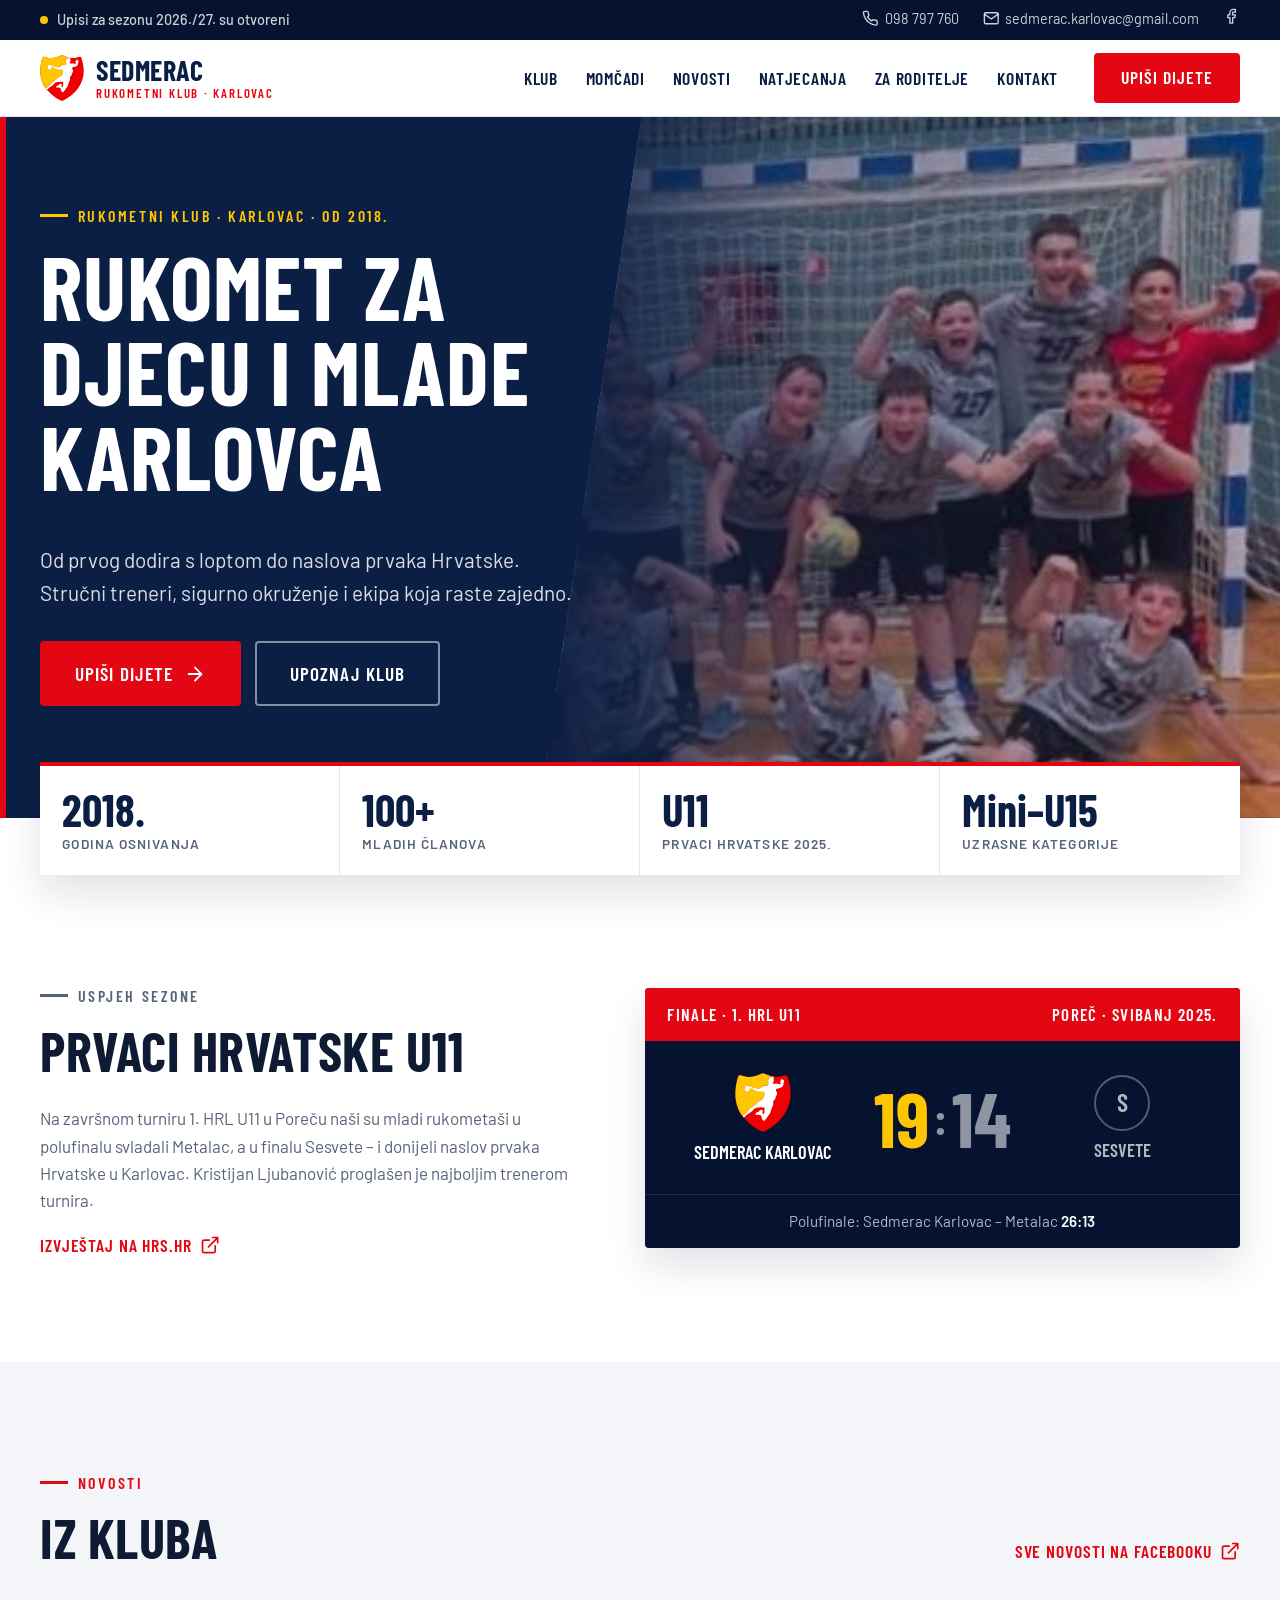
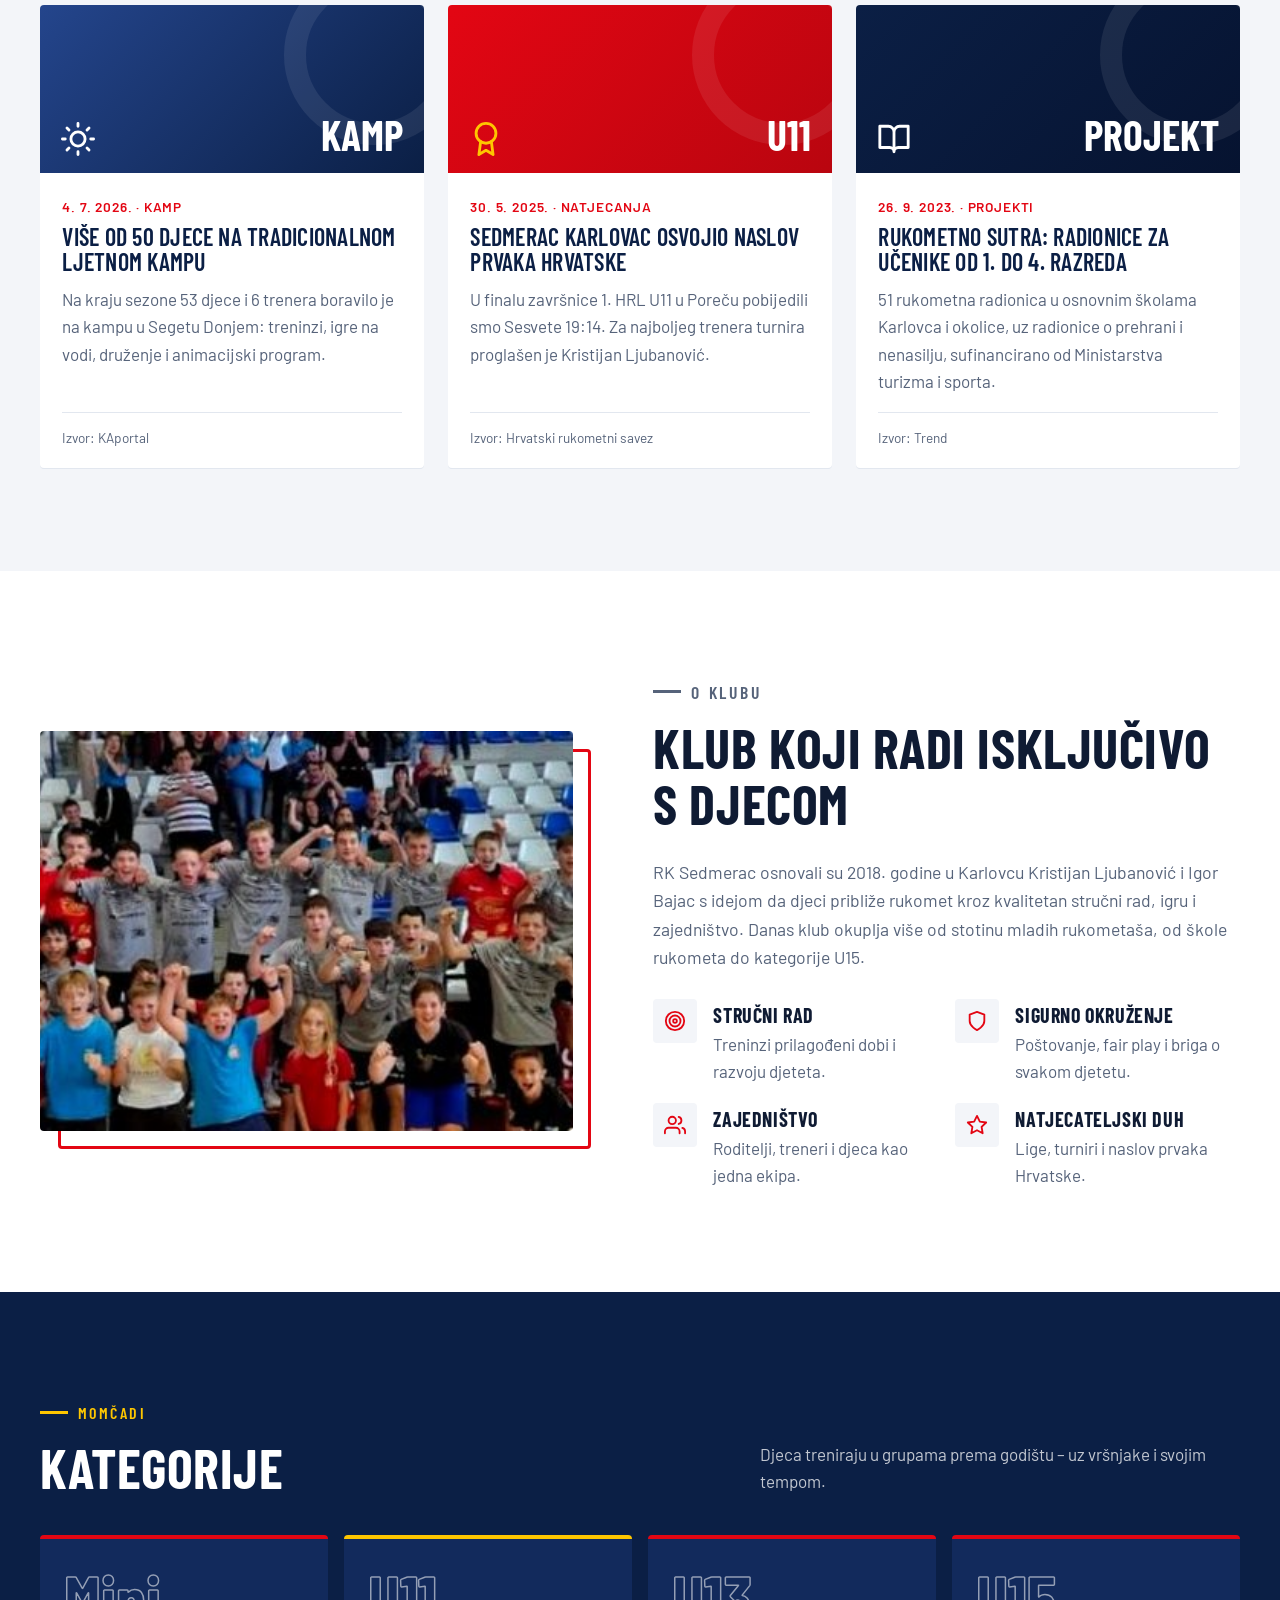
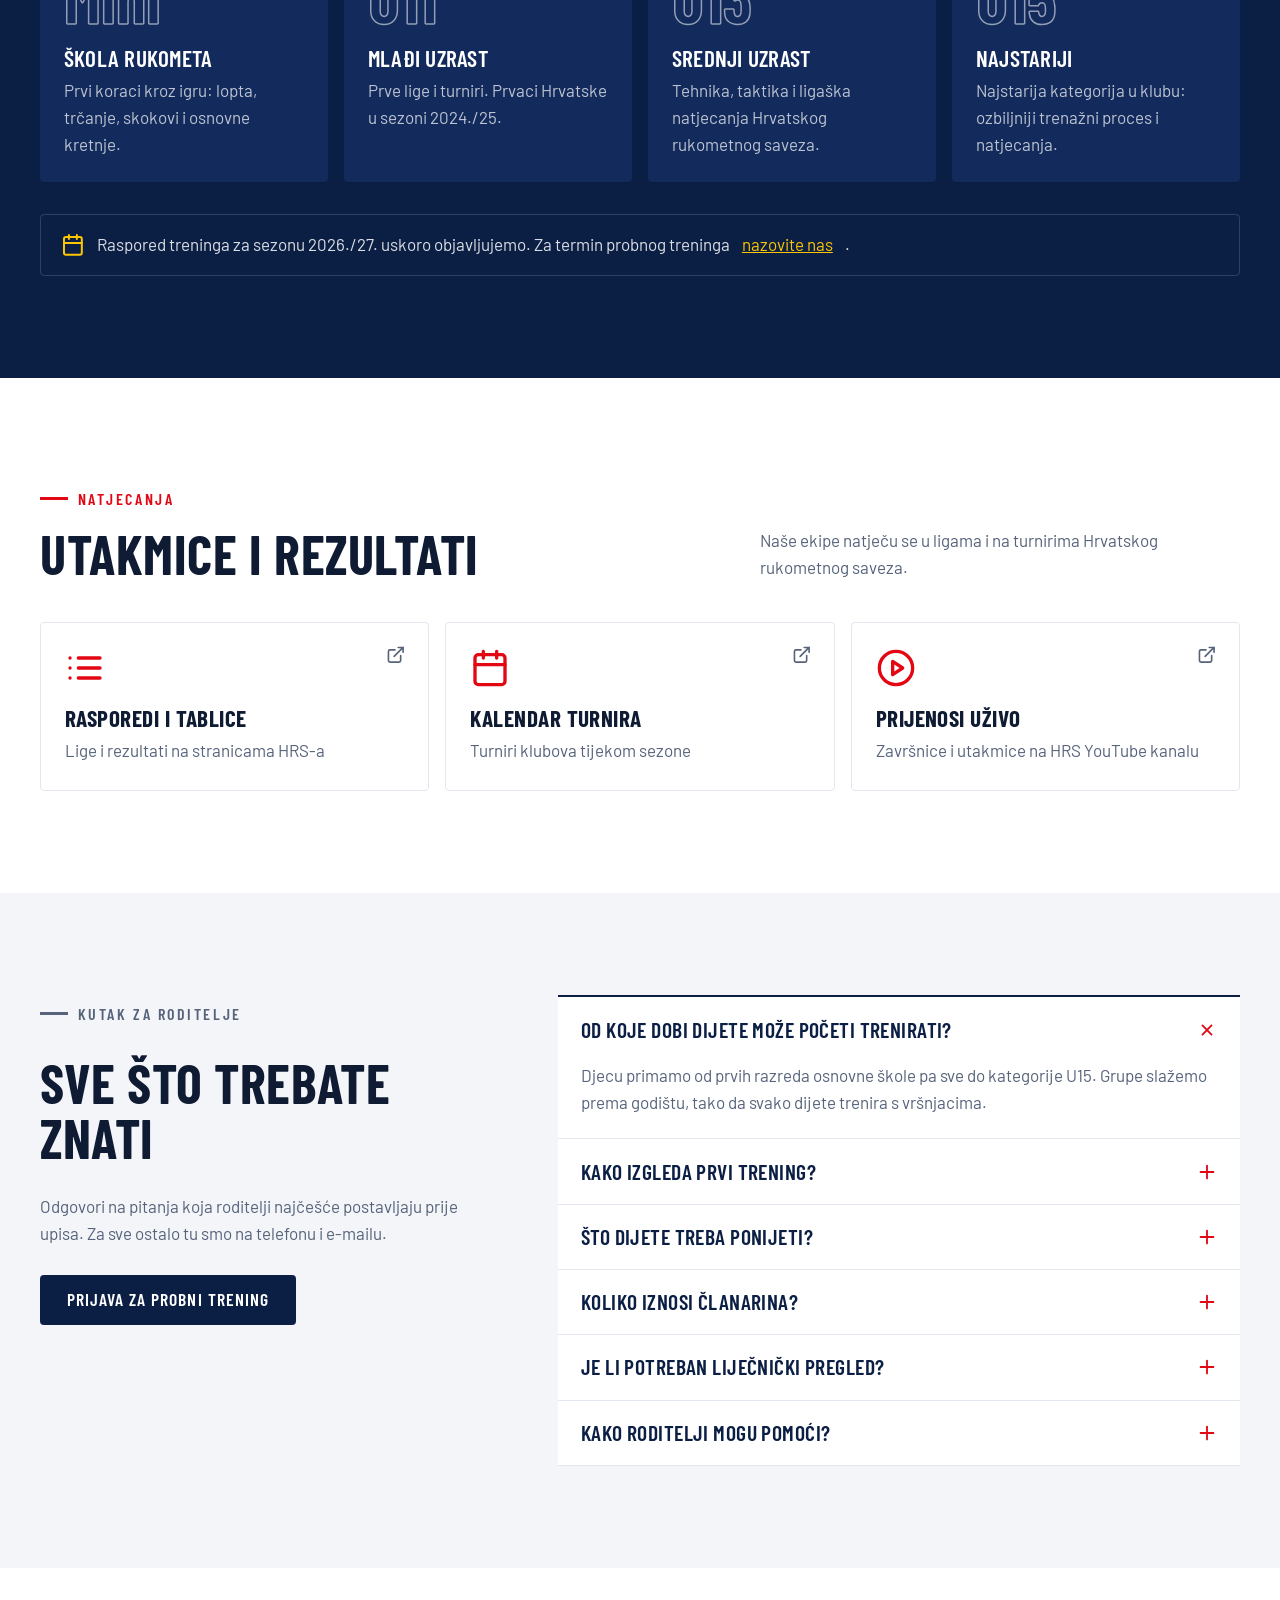
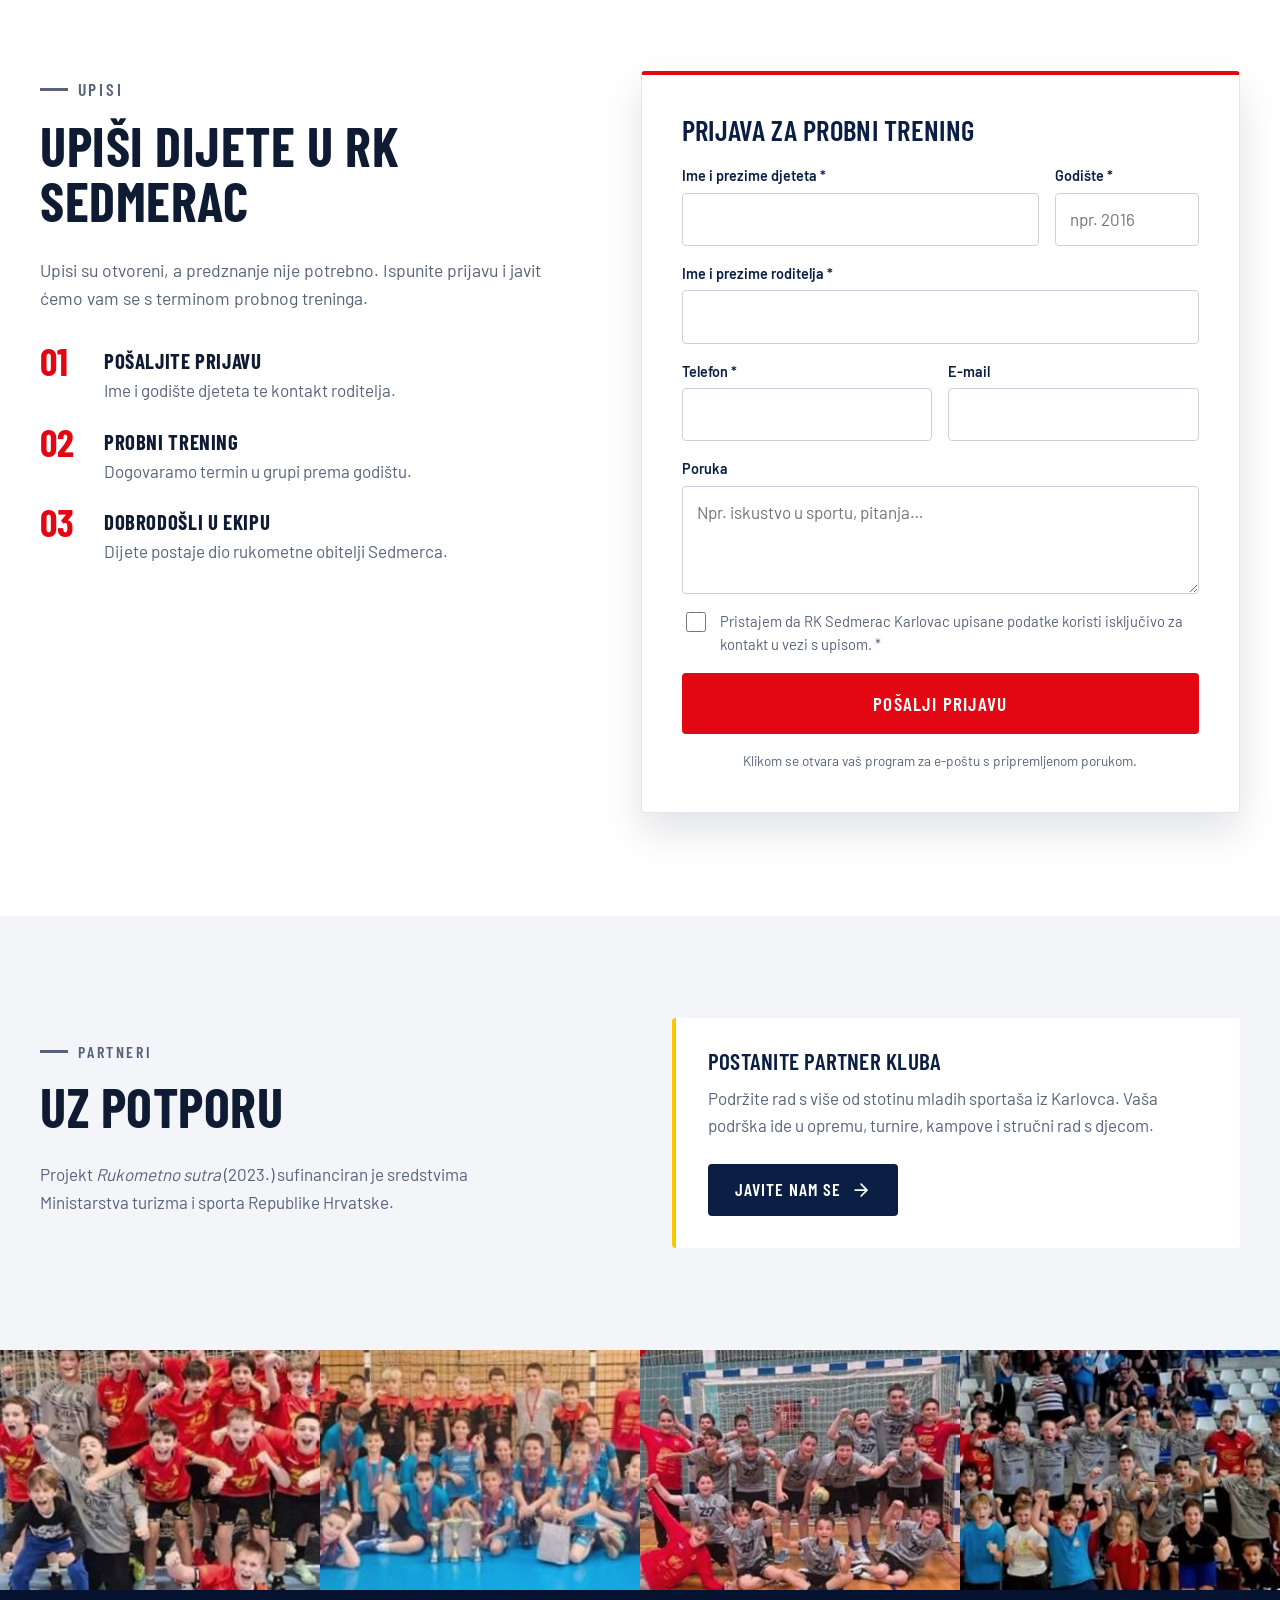
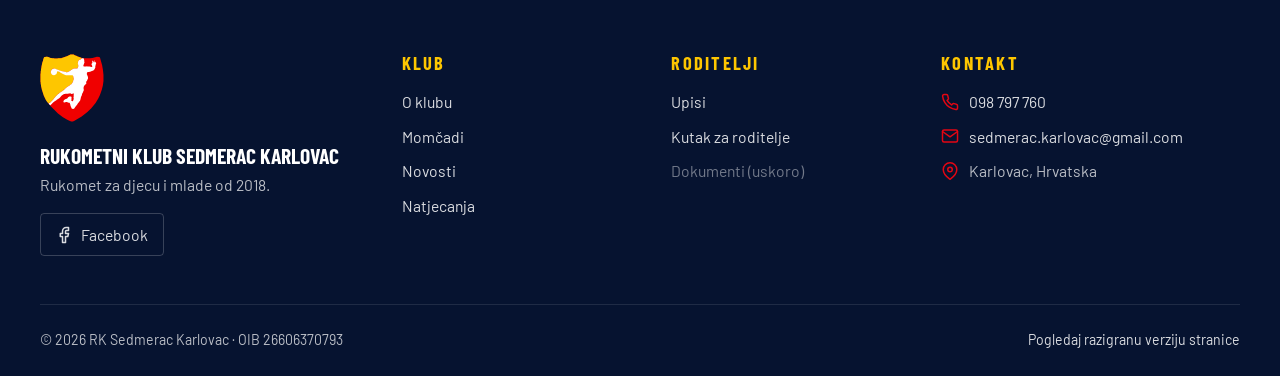
==== pro/index.html @ 122082cc "Profesionalna verzija stranice i istraživanje klupskih stranica - pro/: druga verzija dizajna (novos" ====
<!doctype html>
<html lang="hr">
<head>
  <meta charset="utf-8">
  <meta name="viewport" content="width=device-width, initial-scale=1">
  <title>RK Sedmerac Karlovac – rukometni klub za djecu i mlade</title>
  <meta name="description" content="Rukometni klub Sedmerac Karlovac: škola rukometa i natjecateljske ekipe do U15. Prvaci Hrvatske U11 2025. Upisi su otvoreni.">
  <meta name="theme-color" content="#0b1f45">
  <!-- TODO: privremeni pregled – maknuti noindex kad stranica ide uživo -->
  <meta name="robots" content="noindex, nofollow">
  <meta property="og:type" content="website">
  <meta property="og:locale" content="hr_HR">
  <meta property="og:title" content="RK Sedmerac Karlovac">
  <meta property="og:description" content="Rukometni klub za djecu i mlade iz Karlovca. Prvaci Hrvatske U11 2025.">
  <link rel="icon" href="../assets/img/grb.svg" type="image/svg+xml">
  <link rel="apple-touch-icon" href="../assets/img/apple-touch-icon.png">
  <link rel="preload" href="../assets/fonts/barlow-condensed-700-latin.woff2" as="font" type="font/woff2" crossorigin>
  <link rel="preload" href="../assets/fonts/barlow-400-latin.woff2" as="font" type="font/woff2" crossorigin>
  <link rel="stylesheet" href="css/pro.css">
  <script src="js/pro.js" defer></script>
</head>
<body>
  <svg class="sprite" aria-hidden="true">
    <symbol id="i-phone" viewBox="0 0 24 24"><path d="M22 16.92v3a2 2 0 0 1-2.18 2 19.79 19.79 0 0 1-8.63-3.07 19.5 19.5 0 0 1-6-6 19.79 19.79 0 0 1-3.07-8.67A2 2 0 0 1 4.11 2h3a2 2 0 0 1 2 1.72c.13.96.36 1.9.7 2.81a2 2 0 0 1-.45 2.11L8.09 9.91a16 16 0 0 0 6 6l1.27-1.27a2 2 0 0 1 2.11-.45c.91.34 1.85.57 2.81.7A2 2 0 0 1 22 16.92z"/></symbol>
    <symbol id="i-mail" viewBox="0 0 24 24"><path d="M4 4h16c1.1 0 2 .9 2 2v12c0 1.1-.9 2-2 2H4c-1.1 0-2-.9-2-2V6c0-1.1.9-2 2-2z"/><path d="m22 6-10 7L2 6"/></symbol>
    <symbol id="i-facebook" viewBox="0 0 24 24"><path d="M18 2h-3a5 5 0 0 0-5 5v3H7v4h3v8h4v-8h3l1-4h-4V7a1 1 0 0 1 1-1h3z"/></symbol>
    <symbol id="i-pin" viewBox="0 0 24 24"><path d="M21 10c0 7-9 13-9 13s-9-6-9-13a9 9 0 0 1 18 0z"/><circle cx="12" cy="10" r="3"/></symbol>
    <symbol id="i-award" viewBox="0 0 24 24"><circle cx="12" cy="8" r="7"/><path d="M8.21 13.89 7 23l5-3 5 3-1.21-9.12"/></symbol>
    <symbol id="i-users" viewBox="0 0 24 24"><path d="M17 21v-2a4 4 0 0 0-4-4H5a4 4 0 0 0-4 4v2"/><circle cx="9" cy="7" r="4"/><path d="M23 21v-2a4 4 0 0 0-3-3.87M16 3.13a4 4 0 0 1 0 7.75"/></symbol>
    <symbol id="i-shield" viewBox="0 0 24 24"><path d="M12 22s8-4 8-10V5l-8-3-8 3v7c0 6 8 10 8 10z"/></symbol>
    <symbol id="i-heart" viewBox="0 0 24 24"><path d="M20.84 4.61a5.5 5.5 0 0 0-7.78 0L12 5.67l-1.06-1.06a5.5 5.5 0 0 0-7.78 7.78l1.06 1.06L12 21.23l7.78-7.78 1.06-1.06a5.5 5.5 0 0 0 0-7.78z"/></symbol>
    <symbol id="i-target" viewBox="0 0 24 24"><circle cx="12" cy="12" r="10"/><circle cx="12" cy="12" r="6"/><circle cx="12" cy="12" r="2"/></symbol>
    <symbol id="i-calendar" viewBox="0 0 24 24"><rect x="3" y="4" width="18" height="18" rx="2"/><path d="M16 2v4M8 2v4M3 10h18"/></symbol>
    <symbol id="i-play" viewBox="0 0 24 24"><circle cx="12" cy="12" r="10"/><path d="m10 8 6 4-6 4V8z"/></symbol>
    <symbol id="i-list" viewBox="0 0 24 24"><path d="M8 6h13M8 12h13M8 18h13M3 6h.01M3 12h.01M3 18h.01"/></symbol>
    <symbol id="i-sun" viewBox="0 0 24 24"><circle cx="12" cy="12" r="5"/><path d="M12 1v2M12 21v2M4.22 4.22l1.42 1.42M18.36 18.36l1.42 1.42M1 12h2M21 12h2M4.22 19.78l1.42-1.42M18.36 5.64l1.42-1.42"/></symbol>
    <symbol id="i-book" viewBox="0 0 24 24"><path d="M2 3h6a4 4 0 0 1 4 4v14a3 3 0 0 0-3-3H2zM22 3h-6a4 4 0 0 0-4 4v14a3 3 0 0 1 3-3h7z"/></symbol>
    <symbol id="i-star" viewBox="0 0 24 24"><path d="m12 2 3.09 6.26L22 9.27l-5 4.87 1.18 6.88L12 17.77l-6.18 3.25L7 14.14 2 9.27l6.91-1.01L12 2z"/></symbol>
    <symbol id="i-arrow" viewBox="0 0 24 24"><path d="M5 12h14M12 5l7 7-7 7"/></symbol>
    <symbol id="i-external" viewBox="0 0 24 24"><path d="M18 13v6a2 2 0 0 1-2 2H5a2 2 0 0 1-2-2V8a2 2 0 0 1 2-2h6M15 3h6v6M10 14 21 3"/></symbol>
    <symbol id="i-plus" viewBox="0 0 24 24"><path d="M12 5v14M5 12h14"/></symbol>
    <symbol id="i-check" viewBox="0 0 24 24"><path d="M20 6 9 17l-5-5"/></symbol>
  </svg>

  <a class="skip-link" href="#sadrzaj">Preskoči na sadržaj</a>

  <div class="topbar">
    <div class="container topbar-inner">
      <p class="topbar-note"><span class="pulse" aria-hidden="true"></span> Upisi za sezonu 2026./27. su otvoreni</p>
      <ul class="topbar-links">
        <li><a href="tel:+38598797760"><svg class="icon"><use href="#i-phone"/></svg> 098 797 760</a></li>
        <li><a href="mailto:sedmerac.karlovac@gmail.com"><svg class="icon"><use href="#i-mail"/></svg> sedmerac.karlovac@gmail.com</a></li>
        <li><a href="https://www.facebook.com/rksedmerackarlovac/" target="_blank" rel="noopener" aria-label="Facebook"><svg class="icon"><use href="#i-facebook"/></svg></a></li>
      </ul>
    </div>
  </div>

  <header class="masthead" data-header>
    <div class="container masthead-inner">
      <a class="brand" href="#top" aria-label="RK Sedmerac Karlovac – početna">
        <img src="../assets/img/grb.svg" alt="" width="44" height="46">
        <span class="brand-text"><strong>Sedmerac</strong><small>Rukometni klub · Karlovac</small></span>
      </a>
      <button class="nav-toggle" type="button" aria-expanded="false" aria-controls="nav" data-nav-toggle>
        <span class="nav-toggle-bars" aria-hidden="true"></span>
        <span class="visually-hidden">Izbornik</span>
      </button>
      <nav id="nav" class="nav" aria-label="Glavna navigacija">
        <ul>
          <li><a href="#klub">Klub</a></li>
          <li><a href="#momcadi">Momčadi</a></li>
          <li><a href="#novosti">Novosti</a></li>
          <li><a href="#natjecanja">Natjecanja</a></li>
          <li><a href="#roditelji">Za roditelje</a></li>
          <li><a href="#kontakt">Kontakt</a></li>
        </ul>
        <a class="btn btn-red" href="#upisi">Upiši dijete</a>
      </nav>
    </div>
  </header>

  <main id="sadrzaj">
    <section class="hero" id="top">
      <div class="hero-media">
        <img src="../assets/img/slavlje-gol.jpg" alt="Mladi rukometaši RK Sedmerac slave ispred gola" width="466" height="290">
      </div>
      <div class="container hero-inner">
        <p class="kicker">Rukometni klub · Karlovac · od 2018.</p>
        <h1>Rukomet za djecu i mlade Karlovca</h1>
        <p class="hero-lead">Od prvog dodira s loptom do naslova prvaka Hrvatske. Stručni treneri, sigurno okruženje i ekipa koja raste zajedno.</p>
        <div class="hero-actions">
          <a class="btn btn-red btn-lg" href="#upisi">Upiši dijete <svg class="icon"><use href="#i-arrow"/></svg></a>
          <a class="btn btn-ghost btn-lg" href="#klub">Upoznaj klub</a>
        </div>
      </div>
    </section>

    <div class="container">
      <dl class="facts">
        <div><dt>Godina osnivanja</dt><dd>2018.</dd></div>
        <div><dt>Mladih članova</dt><dd>100+</dd></div>
        <div><dt>Prvaci Hrvatske 2025.</dt><dd>U11</dd></div>
        <div><dt>Uzrasne kategorije</dt><dd>Mini–U15</dd></div>
      </dl>
    </div>

    <section class="section" aria-labelledby="uspjeh-naslov">
      <div class="container result">
        <div class="result-copy">
          <p class="kicker kicker-red">Uspjeh sezone</p>
          <h2 id="uspjeh-naslov">Prvaci Hrvatske U11</h2>
          <p>Na završnom turniru 1. HRL U11 u Poreču naši su mladi rukometaši u polufinalu svladali Metalac, a u finalu Sesvete – i donijeli naslov prvaka Hrvatske u Karlovac. Kristijan Ljubanović proglašen je najboljim trenerom turnira.</p>
          <a class="link-arrow" href="https://hrs.hr/2025/05/30/zavrsnica-1-hrl-u11-m-sedmerac-karlovac-osvojio-naslov-prvaka-hrvatske/" target="_blank" rel="noopener">Izvještaj na hrs.hr <svg class="icon"><use href="#i-external"/></svg></a>
        </div>
        <div class="scoreboard" role="group" aria-label="Finale 1. HRL U11: Sedmerac Karlovac – Sesvete 19:14">
          <p class="scoreboard-meta"><span>Finale · 1. HRL U11</span><span>Poreč · svibanj 2025.</span></p>
          <div class="scoreboard-main">
            <div class="team team-home">
              <img src="../assets/img/grb.svg" alt="" width="56" height="58">
              <span>Sedmerac Karlovac</span>
            </div>
            <p class="score"><span class="win">19</span><span class="sep">:</span><span>14</span></p>
            <div class="team">
              <span class="team-badge" aria-hidden="true">S</span>
              <span>Sesvete</span>
            </div>
          </div>
          <p class="scoreboard-foot">Polufinale: Sedmerac Karlovac – Metalac <strong>26:13</strong></p>
        </div>
      </div>
    </section>

    <section class="section section-soft" id="novosti" aria-labelledby="novosti-naslov">
      <div class="container">
        <div class="section-head">
          <div>
            <p class="kicker kicker-red">Novosti</p>
            <h2 id="novosti-naslov">Iz kluba</h2>
          </div>
          <a class="link-arrow" href="https://www.facebook.com/rksedmerackarlovac/" target="_blank" rel="noopener">Sve novosti na Facebooku <svg class="icon"><use href="#i-external"/></svg></a>
        </div>
        <!-- TODO: zamijeniti vanjskim poveznicama na vlastite objave kad se uvede CMS -->
        <ul class="news">
          <li>
            <article class="news-card">
              <div class="news-thumb thumb-camp" aria-hidden="true"><svg class="icon"><use href="#i-sun"/></svg><span>Kamp</span></div>
              <div class="news-body">
                <p class="news-meta"><time datetime="2026-07-04">4. 7. 2026.</time> · Kamp</p>
                <h3><a href="https://kaportal.net.hr/kas/1397612/vise-od-pedeset-djece-iz-rk-sedmerac-s-trenerima-boravilo-u-tradicionalnom-kampu-sportovi-igre-na-vodi-druzenje-i-animacijski-program/" target="_blank" rel="noopener">Više od 50 djece na tradicionalnom ljetnom kampu</a></h3>
                <p>Na kraju sezone 53 djece i 6 trenera boravilo je na kampu u Segetu Donjem: treninzi, igre na vodi, druženje i animacijski program.</p>
                <p class="news-source">Izvor: KAportal</p>
              </div>
            </article>
          </li>
          <li>
            <article class="news-card">
              <div class="news-thumb thumb-title" aria-hidden="true"><svg class="icon"><use href="#i-award"/></svg><span>U11</span></div>
              <div class="news-body">
                <p class="news-meta"><time datetime="2025-05-30">30. 5. 2025.</time> · Natjecanja</p>
                <h3><a href="https://hrs.hr/2025/05/30/zavrsnica-1-hrl-u11-m-sedmerac-karlovac-osvojio-naslov-prvaka-hrvatske/" target="_blank" rel="noopener">Sedmerac Karlovac osvojio naslov prvaka Hrvatske</a></h3>
                <p>U finalu završnice 1. HRL U11 u Poreču pobijedili smo Sesvete 19:14. Za najboljeg trenera turnira proglašen je Kristijan Ljubanović.</p>
                <p class="news-source">Izvor: Hrvatski rukometni savez</p>
              </div>
            </article>
          </li>
          <li>
            <article class="news-card">
              <div class="news-thumb thumb-project" aria-hidden="true"><svg class="icon"><use href="#i-book"/></svg><span>Projekt</span></div>
              <div class="news-body">
                <p class="news-meta"><time datetime="2023-09-26">26. 9. 2023.</time> · Projekti</p>
                <h3><a href="https://trend.com.hr/2023/09/26/rk-sedmerac-karlovac-provodi-znacajan-projekt-rukometno-sutra-za-djecu-od-1-do-4-razreda-osnovne-skole/" target="_blank" rel="noopener">Rukometno sutra: radionice za učenike od 1. do 4. razreda</a></h3>
                <p>51 rukometna radionica u osnovnim školama Karlovca i okolice, uz radionice o prehrani i nenasilju, sufinancirano od Ministarstva turizma i sporta.</p>
                <p class="news-source">Izvor: Trend</p>
              </div>
            </article>
          </li>
        </ul>
      </div>
    </section>

    <section class="section" id="klub" aria-labelledby="klub-naslov">
      <div class="container about">
        <figure class="about-media">
          <img src="../assets/img/ekipa-tribina.jpg" alt="Igrači RK Sedmerac slave s navijačima na tribini" width="458" height="262" loading="lazy">
        </figure>
        <div class="about-copy">
          <p class="kicker kicker-red">O klubu</p>
          <h2 id="klub-naslov">Klub koji radi isključivo s djecom</h2>
          <p>RK Sedmerac osnovali su 2018. godine u Karlovcu Kristijan Ljubanović i Igor Bajac s idejom da djeci približe rukomet kroz kvalitetan stručni rad, igru i zajedništvo. Danas klub okuplja više od stotinu mladih rukometaša, od škole rukometa do kategorije U15.</p>
          <ul class="values">
            <li><svg class="icon"><use href="#i-target"/></svg><div><strong>Stručni rad</strong><span>Treninzi prilagođeni dobi i razvoju djeteta.</span></div></li>
            <li><svg class="icon"><use href="#i-shield"/></svg><div><strong>Sigurno okruženje</strong><span>Poštovanje, fair play i briga o svakom djetetu.</span></div></li>
            <li><svg class="icon"><use href="#i-users"/></svg><div><strong>Zajedništvo</strong><span>Roditelji, treneri i djeca kao jedna ekipa.</span></div></li>
            <li><svg class="icon"><use href="#i-star"/></svg><div><strong>Natjecateljski duh</strong><span>Lige, turniri i naslov prvaka Hrvatske.</span></div></li>
          </ul>
        </div>
      </div>
    </section>

    <section class="section section-navy" id="momcadi" aria-labelledby="momcadi-naslov">
      <div class="container">
        <div class="section-head">
          <div>
            <p class="kicker">Momčadi</p>
            <h2 id="momcadi-naslov">Kategorije</h2>
          </div>
          <p class="section-sub">Djeca treniraju u grupama prema godištu – uz vršnjake i svojim tempom.</p>
        </div>
        <!-- TODO: godišta, termini, dvorane i treneri po kategoriji za sezonu 2026./27. -->
        <ul class="teams">
          <li class="team-card">
            <span class="team-code">Mini</span>
            <h3>Škola rukometa</h3>
            <p>Prvi koraci kroz igru: lopta, trčanje, skokovi i osnovne kretnje.</p>
          </li>
          <li class="team-card">
            <span class="team-code">U11</span>
            <h3>Mlađi uzrast</h3>
            <p>Prve lige i turniri. Prvaci Hrvatske u sezoni 2024./25.</p>
          </li>
          <li class="team-card">
            <span class="team-code">U13</span>
            <h3>Srednji uzrast</h3>
            <p>Tehnika, taktika i ligaška natjecanja Hrvatskog rukometnog saveza.</p>
          </li>
          <li class="team-card">
            <span class="team-code">U15</span>
            <h3>Najstariji</h3>
            <p>Najstarija kategorija u klubu: ozbiljniji trenažni proces i natjecanja.</p>
          </li>
        </ul>
        <p class="schedule-note"><svg class="icon"><use href="#i-calendar"/></svg> Raspored treninga za sezonu 2026./27. uskoro objavljujemo. Za termin probnog treninga <a href="tel:+38598797760">nazovite nas</a>.</p>
      </div>
    </section>

    <section class="section" id="natjecanja" aria-labelledby="natjecanja-naslov">
      <div class="container">
        <div class="section-head">
          <div>
            <p class="kicker kicker-red">Natjecanja</p>
            <h2 id="natjecanja-naslov">Utakmice i rezultati</h2>
          </div>
          <p class="section-sub">Naše ekipe natječu se u ligama i na turnirima Hrvatskog rukometnog saveza.</p>
        </div>
        <!-- TODO: kad budu poznate, povezati izravno na stranice liga u kojima nastupaju ekipe Sedmerca -->
        <ul class="tiles">
          <li>
            <a class="tile" href="https://hrs.hr/natjecanja/" target="_blank" rel="noopener">
              <svg class="icon"><use href="#i-list"/></svg>
              <strong>Rasporedi i tablice</strong>
              <span>Lige i rezultati na stranicama HRS-a</span>
              <svg class="icon tile-ext"><use href="#i-external"/></svg>
            </a>
          </li>
          <li>
            <a class="tile" href="https://hrs.hr/dokumenti-lige/kalendar-turnira/" target="_blank" rel="noopener">
              <svg class="icon"><use href="#i-calendar"/></svg>
              <strong>Kalendar turnira</strong>
              <span>Turniri klubova tijekom sezone</span>
              <svg class="icon tile-ext"><use href="#i-external"/></svg>
            </a>
          </li>
          <li>
            <a class="tile" href="https://www.youtube.com/@HRSmediacentar/streams" target="_blank" rel="noopener">
              <svg class="icon"><use href="#i-play"/></svg>
              <strong>Prijenosi uživo</strong>
              <span>Završnice i utakmice na HRS YouTube kanalu</span>
              <svg class="icon tile-ext"><use href="#i-external"/></svg>
            </a>
          </li>
        </ul>
      </div>
    </section>

    <section class="section section-soft" id="roditelji" aria-labelledby="roditelji-naslov">
      <div class="container parents">
        <div class="parents-intro">
          <p class="kicker kicker-red">Kutak za roditelje</p>
          <h2 id="roditelji-naslov">Sve što trebate znati</h2>
          <p>Odgovori na pitanja koja roditelji najčešće postavljaju prije upisa. Za sve ostalo tu smo na telefonu i e-mailu.</p>
          <a class="btn btn-navy" href="#upisi">Prijava za probni trening</a>
        </div>
        <div class="faq">
          <details name="faq" open>
            <summary>Od koje dobi dijete može početi trenirati?<svg class="icon"><use href="#i-plus"/></svg></summary>
            <p>Djecu primamo od prvih razreda osnovne škole pa sve do kategorije U15. Grupe slažemo prema godištu, tako da svako dijete trenira s vršnjacima.</p>
          </details>
          <details name="faq">
            <summary>Kako izgleda prvi trening?<svg class="icon"><use href="#i-plus"/></svg></summary>
            <p>Dijete dolazi na probni trening u grupu svoje dobi, upoznaje trenera i suigrače te isproba rukomet – bez obveze upisa.</p>
          </details>
          <details name="faq">
            <summary>Što dijete treba ponijeti?<svg class="icon"><use href="#i-plus"/></svg></summary>
            <ul class="checks">
              <li><svg class="icon"><use href="#i-check"/></svg> Sportsku odjeću – majicu i kratke hlače</li>
              <li><svg class="icon"><use href="#i-check"/></svg> Čiste tenisice za dvoranu</li>
              <li><svg class="icon"><use href="#i-check"/></svg> Bočicu vode</li>
            </ul>
          </details>
          <details name="faq">
            <summary>Koliko iznosi članarina?<svg class="icon"><use href="#i-plus"/></svg></summary>
            <!-- TODO: upisati mjesečni iznos, popuste za braću/sestre i način plaćanja -->
            <p>Informacije o mjesečnoj članarini i načinu plaćanja dobit ćete pri upisu ili telefonom na 098 797 760.</p>
          </details>
          <details name="faq">
            <summary>Je li potreban liječnički pregled?<svg class="icon"><use href="#i-plus"/></svg></summary>
            <p>Za nastup na natjecanjima djeca trebaju važeći sportsko-liječnički pregled. Klub će vas uputiti kada i gdje ga obaviti.</p>
          </details>
          <details name="faq">
            <summary>Kako roditelji mogu pomoći?<svg class="icon"><use href="#i-plus"/></svg></summary>
            <ul class="checks">
              <li><svg class="icon"><use href="#i-check"/></svg> Navijajte pozitivno, a treniranje prepustite trenerima.</li>
              <li><svg class="icon"><use href="#i-check"/></svg> Poštujte suce, protivnike i njihove roditelje.</li>
              <li><svg class="icon"><use href="#i-check"/></svg> Hvalite trud, a ne samo rezultat.</li>
              <li><svg class="icon"><use href="#i-check"/></svg> Izostanak s treninga javite treneru na vrijeme.</li>
            </ul>
          </details>
        </div>
      </div>
    </section>

    <section class="section" id="upisi" aria-labelledby="upisi-naslov">
      <div class="container enroll">
        <div class="enroll-copy">
          <p class="kicker kicker-red">Upisi</p>
          <h2 id="upisi-naslov">Upiši dijete u RK Sedmerac</h2>
          <p>Upisi su otvoreni, a predznanje nije potrebno. Ispunite prijavu i javit ćemo vam se s terminom probnog treninga.</p>
          <ol class="steps">
            <li><strong>Pošaljite prijavu</strong><span>Ime i godište djeteta te kontakt roditelja.</span></li>
            <li><strong>Probni trening</strong><span>Dogovaramo termin u grupi prema godištu.</span></li>
            <li><strong>Dobrodošli u ekipu</strong><span>Dijete postaje dio rukometne obitelji Sedmerca.</span></li>
          </ol>
        </div>
        <!-- TODO: kad klub odabere platformu (Formspree, Relago, Sportimus…), slati prijavu izravno umjesto e-mailom -->
        <form class="enroll-form" action="mailto:sedmerac.karlovac@gmail.com?subject=Prijava%20za%20probni%20trening" method="post" enctype="text/plain" data-enroll-form>
          <h3>Prijava za probni trening</h3>
          <div class="field-row">
            <label class="field">
              <span>Ime i prezime djeteta *</span>
              <input name="dijete" type="text" autocomplete="off" required>
            </label>
            <label class="field field-short">
              <span>Godište *</span>
              <input name="godiste" type="number" inputmode="numeric" min="2008" max="2022" placeholder="npr. 2016" required>
            </label>
          </div>
          <label class="field">
            <span>Ime i prezime roditelja *</span>
            <input name="roditelj" type="text" autocomplete="name" required>
          </label>
          <div class="field-row">
            <label class="field">
              <span>Telefon *</span>
              <input name="telefon" type="tel" autocomplete="tel" required>
            </label>
            <label class="field">
              <span>E-mail</span>
              <input name="email" type="email" autocomplete="email">
            </label>
          </div>
          <label class="field">
            <span>Poruka</span>
            <textarea name="poruka" rows="3" placeholder="Npr. iskustvo u sportu, pitanja…"></textarea>
          </label>
          <label class="consent">
            <input type="checkbox" name="privola" required>
            <span>Pristajem da RK Sedmerac Karlovac upisane podatke koristi isključivo za kontakt u vezi s upisom. *</span>
          </label>
          <button class="btn btn-red btn-lg btn-block" type="submit">Pošalji prijavu</button>
          <p class="form-hint">Klikom se otvara vaš program za e-poštu s pripremljenom porukom.</p>
        </form>
      </div>
    </section>

    <section class="section section-soft" aria-labelledby="partneri-naslov">
      <div class="container partners">
        <div>
          <p class="kicker kicker-red">Partneri</p>
          <h2 id="partneri-naslov">Uz potporu</h2>
          <p>Projekt <em>Rukometno sutra</em> (2023.) sufinanciran je sredstvima Ministarstva turizma i sporta Republike Hrvatske.</p>
        </div>
        <div class="partner-pitch">
          <h3>Postanite partner kluba</h3>
          <p>Podržite rad s više od stotinu mladih sportaša iz Karlovca. Vaša podrška ide u opremu, turnire, kampove i stručni rad s djecom.</p>
          <a class="btn btn-navy" href="mailto:sedmerac.karlovac@gmail.com?subject=Partnerstvo%20s%20RK%20Sedmerac">Javite nam se <svg class="icon"><use href="#i-arrow"/></svg></a>
        </div>
      </div>
    </section>

    <section class="gallery-strip" aria-label="Fotografije iz kluba">
      <img src="../assets/img/prvaci.jpg" alt="Igrači RK Sedmerac u crvenim dresovima slave u dvorani" width="442" height="253" loading="lazy">
      <img src="../assets/img/turnir-medalje.jpg" alt="Djeca s medaljama i peharima nakon rukometnog turnira" width="414" height="222" loading="lazy">
      <img src="../assets/img/slavlje-gol.jpg" alt="Ekipa RK Sedmerac u sivim dresovima slavi ispred gola" width="466" height="290" loading="lazy">
      <img src="../assets/img/ekipa-tribina.jpg" alt="Mladi rukometaši slave ispred tribine" width="458" height="262" loading="lazy">
    </section>
  </main>

  <footer class="footer" id="kontakt">
    <div class="container footer-grid">
      <div class="footer-brand">
        <img src="../assets/img/grb.svg" alt="" width="64" height="67">
        <p><strong>Rukometni klub Sedmerac Karlovac</strong>Rukomet za djecu i mlade od 2018.</p>
        <a class="social" href="https://www.facebook.com/rksedmerackarlovac/" target="_blank" rel="noopener"><svg class="icon"><use href="#i-facebook"/></svg> Facebook</a>
      </div>
      <div>
        <h2 class="footer-title">Klub</h2>
        <ul class="footer-links">
          <li><a href="#klub">O klubu</a></li>
          <li><a href="#momcadi">Momčadi</a></li>
          <li><a href="#novosti">Novosti</a></li>
          <li><a href="#natjecanja">Natjecanja</a></li>
        </ul>
      </div>
      <div>
        <h2 class="footer-title">Roditelji</h2>
        <ul class="footer-links">
          <li><a href="#upisi">Upisi</a></li>
          <li><a href="#roditelji">Kutak za roditelje</a></li>
          <!-- TODO: stranica s dokumentima (statut, izvješća, obrasci) i pravila privatnosti -->
          <li><span class="muted">Dokumenti (uskoro)</span></li>
        </ul>
      </div>
      <div>
        <h2 class="footer-title">Kontakt</h2>
        <ul class="footer-contact">
          <li><svg class="icon"><use href="#i-phone"/></svg><a href="tel:+38598797760">098 797 760</a></li>
          <li><svg class="icon"><use href="#i-mail"/></svg><a href="mailto:sedmerac.karlovac@gmail.com">sedmerac.karlovac@gmail.com</a></li>
          <li><svg class="icon"><use href="#i-pin"/></svg><span>Karlovac, Hrvatska</span></li>
        </ul>
      </div>
    </div>
    <div class="container footer-bottom">
      <p>© <span data-year>2026</span> RK Sedmerac Karlovac · OIB 26606370793</p>
      <!-- TODO: privremeno – poveznica na drugu verziju dizajna -->
      <p><a href="../">Pogledaj razigranu verziju stranice</a></p>
    </div>
  </footer>

  <div class="mobile-cta">
    <a class="btn btn-ghost-dark" href="tel:+38598797760"><svg class="icon"><use href="#i-phone"/></svg> Nazovi</a>
    <a class="btn btn-red" href="#upisi">Upiši dijete</a>
  </div>
</body>
</html>
---- pro/css/pro.css ----
/* Barlow i Barlow Condensed – SIL Open Font License 1.1, see assets/fonts/Barlow-OFL.txt */
@font-face { font-family: "Barlow"; font-weight: 400; font-display: swap; src: url("../../assets/fonts/barlow-400-latin-ext.woff2") format("woff2"); unicode-range: U+0100-02BA, U+02BD-02C5, U+02C7-02CC, U+02CE-02D7, U+02DD-02FF, U+0304, U+0308, U+0329, U+1D00-1DBF, U+1E00-1E9F, U+1EF2-1EFF, U+2020, U+20A0-20AB, U+20AD-20C4, U+2113, U+2C60-2C7F, U+A720-A7FF; }
@font-face { font-family: "Barlow"; font-weight: 400; font-display: swap; src: url("../../assets/fonts/barlow-400-latin.woff2") format("woff2"); unicode-range: U+0000-00FF, U+0131, U+0152-0153, U+02BB-02BC, U+02C6, U+02DA, U+02DC, U+0304, U+0308, U+0329, U+2000-206F, U+20AC, U+2122, U+2191, U+2193, U+2212, U+2215, U+FEFF, U+FFFD; }
@font-face { font-family: "Barlow"; font-weight: 500; font-display: swap; src: url("../../assets/fonts/barlow-500-latin-ext.woff2") format("woff2"); unicode-range: U+0100-02BA, U+02BD-02C5, U+02C7-02CC, U+02CE-02D7, U+02DD-02FF, U+0304, U+0308, U+0329, U+1D00-1DBF, U+1E00-1E9F, U+1EF2-1EFF, U+2020, U+20A0-20AB, U+20AD-20C4, U+2113, U+2C60-2C7F, U+A720-A7FF; }
@font-face { font-family: "Barlow"; font-weight: 500; font-display: swap; src: url("../../assets/fonts/barlow-500-latin.woff2") format("woff2"); unicode-range: U+0000-00FF, U+0131, U+0152-0153, U+02BB-02BC, U+02C6, U+02DA, U+02DC, U+0304, U+0308, U+0329, U+2000-206F, U+20AC, U+2122, U+2191, U+2193, U+2212, U+2215, U+FEFF, U+FFFD; }
@font-face { font-family: "Barlow"; font-weight: 600; font-display: swap; src: url("../../assets/fonts/barlow-600-latin-ext.woff2") format("woff2"); unicode-range: U+0100-02BA, U+02BD-02C5, U+02C7-02CC, U+02CE-02D7, U+02DD-02FF, U+0304, U+0308, U+0329, U+1D00-1DBF, U+1E00-1E9F, U+1EF2-1EFF, U+2020, U+20A0-20AB, U+20AD-20C4, U+2113, U+2C60-2C7F, U+A720-A7FF; }
@font-face { font-family: "Barlow"; font-weight: 600; font-display: swap; src: url("../../assets/fonts/barlow-600-latin.woff2") format("woff2"); unicode-range: U+0000-00FF, U+0131, U+0152-0153, U+02BB-02BC, U+02C6, U+02DA, U+02DC, U+0304, U+0308, U+0329, U+2000-206F, U+20AC, U+2122, U+2191, U+2193, U+2212, U+2215, U+FEFF, U+FFFD; }
@font-face { font-family: "Barlow Condensed"; font-weight: 600; font-display: swap; src: url("../../assets/fonts/barlow-condensed-600-latin-ext.woff2") format("woff2"); unicode-range: U+0100-02BA, U+02BD-02C5, U+02C7-02CC, U+02CE-02D7, U+02DD-02FF, U+0304, U+0308, U+0329, U+1D00-1DBF, U+1E00-1E9F, U+1EF2-1EFF, U+2020, U+20A0-20AB, U+20AD-20C4, U+2113, U+2C60-2C7F, U+A720-A7FF; }
@font-face { font-family: "Barlow Condensed"; font-weight: 600; font-display: swap; src: url("../../assets/fonts/barlow-condensed-600-latin.woff2") format("woff2"); unicode-range: U+0000-00FF, U+0131, U+0152-0153, U+02BB-02BC, U+02C6, U+02DA, U+02DC, U+0304, U+0308, U+0329, U+2000-206F, U+20AC, U+2122, U+2191, U+2193, U+2212, U+2215, U+FEFF, U+FFFD; }
@font-face { font-family: "Barlow Condensed"; font-weight: 700; font-display: swap; src: url("../../assets/fonts/barlow-condensed-700-latin-ext.woff2") format("woff2"); unicode-range: U+0100-02BA, U+02BD-02C5, U+02C7-02CC, U+02CE-02D7, U+02DD-02FF, U+0304, U+0308, U+0329, U+1D00-1DBF, U+1E00-1E9F, U+1EF2-1EFF, U+2020, U+20A0-20AB, U+20AD-20C4, U+2113, U+2C60-2C7F, U+A720-A7FF; }
@font-face { font-family: "Barlow Condensed"; font-weight: 700; font-display: swap; src: url("../../assets/fonts/barlow-condensed-700-latin.woff2") format("woff2"); unicode-range: U+0000-00FF, U+0131, U+0152-0153, U+02BB-02BC, U+02C6, U+02DA, U+02DC, U+0304, U+0308, U+0329, U+2000-206F, U+20AC, U+2122, U+2191, U+2193, U+2212, U+2215, U+FEFF, U+FFFD; }

:root {
  --navy-950: #061330;
  --navy-900: #0b1f45;
  --navy-800: #122a5c;
  --navy-600: #24458c;
  --red: #e30613;
  --red-700: #b9050f;
  --yellow: #fec600;
  --ink: #0f1b33;
  --muted: #56637a;
  --line: #e2e7ef;
  --soft: #f3f5f9;
  --white: #fff;

  --font-head: "Barlow Condensed", "Arial Narrow", system-ui, sans-serif;
  --font-body: "Barlow", system-ui, -apple-system, "Segoe UI", Roboto, sans-serif;

  --radius: 4px;
  --header-h: 76px;
  --shadow: 0 18px 40px rgb(6 19 48 / 0.12);
}

*,
*::before,
*::after {
  box-sizing: border-box;
}

html {
  scroll-behavior: smooth;
  scroll-padding-top: calc(var(--header-h) + 16px);
}

body {
  margin: 0;
  font-family: var(--font-body);
  font-size: 1.0625rem;
  line-height: 1.6;
  color: var(--ink);
  background: var(--white);
  -webkit-font-smoothing: antialiased;
}

img {
  display: block;
  max-width: 100%;
  height: auto;
}

h1,
h2,
h3 {
  margin: 0 0 0.5em;
  font-family: var(--font-head);
  font-weight: 700;
  line-height: 1.02;
  text-transform: uppercase;
  letter-spacing: 0.01em;
}

h2 {
  font-size: clamp(2.2rem, 4.6vw, 3.4rem);
}

h3 {
  font-size: 1.45rem;
  font-weight: 600;
}

p {
  margin: 0 0 1em;
}

a {
  color: var(--navy-600);
}

ul,
ol {
  margin: 0;
  padding: 0;
  list-style: none;
}

figure {
  margin: 0;
}

:focus-visible {
  outline: 3px solid var(--yellow);
  outline-offset: 3px;
}

.sprite {
  display: none;
}

.icon {
  width: 1.15em;
  height: 1.15em;
  flex: none;
  fill: none;
  stroke: currentColor;
  stroke-width: 2;
  stroke-linecap: round;
  stroke-linejoin: round;
}

.visually-hidden {
  position: absolute;
  width: 1px;
  height: 1px;
  overflow: hidden;
  clip: rect(0 0 0 0);
  white-space: nowrap;
}

.skip-link {
  position: absolute;
  left: 1rem;
  top: -100px;
  z-index: 100;
  padding: 0.6rem 1rem;
  background: var(--yellow);
  color: var(--navy-950);
  font-weight: 600;
}

.skip-link:focus {
  top: 1rem;
}

.container {
  width: min(1200px, 100% - 2.5rem);
  margin-inline: auto;
}

.kicker {
  display: inline-flex;
  align-items: center;
  gap: 0.6rem;
  margin-bottom: 0.9rem;
  font-family: var(--font-head);
  font-weight: 600;
  font-size: 1rem;
  letter-spacing: 0.16em;
  text-transform: uppercase;
  color: var(--yellow);
}

.kicker::before {
  content: "";
  width: 28px;
  height: 3px;
  background: currentColor;
}

.kicker-red {
  color: var(--red);
}

.muted {
  opacity: 0.6;
}

/* ---------- gumbi ---------- */

.btn {
  display: inline-flex;
  align-items: center;
  justify-content: center;
  gap: 0.55em;
  padding: 0.8em 1.4em;
  border: 2px solid transparent;
  border-radius: var(--radius);
  font-family: var(--font-head);
  font-weight: 600;
  font-size: 1.1rem;
  letter-spacing: 0.06em;
  line-height: 1;
  text-transform: uppercase;
  text-decoration: none;
  cursor: pointer;
  transition: background-color 0.15s ease, color 0.15s ease, border-color 0.15s ease;
}

.btn-lg {
  padding: 1em 1.7em;
  font-size: 1.2rem;
}

.btn-block {
  width: 100%;
}

.btn-red {
  background: var(--red);
  color: var(--white);
}

.btn-red:hover {
  background: var(--red-700);
}

.btn-navy {
  background: var(--navy-900);
  color: var(--white);
}

.btn-navy:hover {
  background: var(--navy-600);
}

.btn-ghost {
  border-color: rgb(255 255 255 / 0.5);
  color: var(--white);
}

.btn-ghost:hover {
  border-color: var(--white);
  background: rgb(255 255 255 / 0.08);
}

.btn-ghost-dark {
  border-color: var(--navy-900);
  color: var(--navy-900);
  background: var(--white);
}

.link-arrow {
  display: inline-flex;
  align-items: center;
  gap: 0.45em;
  font-family: var(--font-head);
  font-weight: 600;
  font-size: 1.1rem;
  letter-spacing: 0.05em;
  text-transform: uppercase;
  text-decoration: none;
  color: var(--red);
}

.link-arrow:hover {
  text-decoration: underline;
  text-underline-offset: 4px;
}

/* ---------- traka i zaglavlje ---------- */

.topbar {
  background: var(--navy-950);
  color: rgb(255 255 255 / 0.8);
  font-size: 0.9rem;
}

.topbar-inner {
  display: flex;
  align-items: center;
  justify-content: space-between;
  gap: 1rem;
  min-height: 40px;
}

.topbar-note {
  display: flex;
  align-items: center;
  gap: 0.55rem;
  margin: 0;
  font-weight: 500;
}

.pulse {
  width: 8px;
  height: 8px;
  border-radius: 50%;
  background: var(--yellow);
  box-shadow: 0 0 0 0 rgb(254 198 0 / 0.6);
  animation: pulse 2s infinite;
}

@keyframes pulse {
  70% {
    box-shadow: 0 0 0 8px rgb(254 198 0 / 0);
  }
  100% {
    box-shadow: 0 0 0 0 rgb(254 198 0 / 0);
  }
}

.topbar-links {
  display: none;
  gap: 1.5rem;
}

.topbar-links a {
  display: inline-flex;
  align-items: center;
  gap: 0.4rem;
  color: inherit;
  text-decoration: none;
}

.topbar-links a:hover {
  color: var(--white);
}

@media (min-width: 900px) {
  .topbar-links {
    display: flex;
  }
}

.masthead {
  position: sticky;
  top: 0;
  z-index: 50;
  background: var(--white);
  border-bottom: 1px solid var(--line);
  transition: box-shadow 0.2s ease;
}

.masthead.is-scrolled {
  box-shadow: 0 6px 24px rgb(6 19 48 / 0.08);
}

.masthead-inner {
  display: flex;
  align-items: center;
  justify-content: space-between;
  min-height: var(--header-h);
}

.brand {
  display: flex;
  align-items: center;
  gap: 0.75rem;
  color: var(--navy-900);
  text-decoration: none;
}

.brand-text {
  display: flex;
  flex-direction: column;
  font-family: var(--font-head);
  line-height: 1;
  text-transform: uppercase;
}

.brand-text strong {
  font-size: 1.75rem;
  font-weight: 700;
  letter-spacing: 0.02em;
}

.brand-text small {
  margin-top: 0.2rem;
  font-size: 0.8rem;
  font-weight: 600;
  letter-spacing: 0.14em;
  color: var(--red);
}

.nav-toggle {
  display: grid;
  place-items: center;
  width: 46px;
  height: 46px;
  border: 1px solid var(--line);
  border-radius: var(--radius);
  background: var(--white);
  cursor: pointer;
}

.nav-toggle-bars,
.nav-toggle-bars::before,
.nav-toggle-bars::after {
  display: block;
  width: 22px;
  height: 2px;
  background: var(--navy-900);
  transition: transform 0.2s ease;
}

.nav-toggle-bars {
  position: relative;
}

.nav-toggle-bars::before,
.nav-toggle-bars::after {
  content: "";
  position: absolute;
  left: 0;
}

.nav-toggle-bars::before {
  top: -7px;
}

.nav-toggle-bars::after {
  top: 7px;
}

.nav-toggle[aria-expanded="true"] .nav-toggle-bars {
  background: transparent;
}

.nav-toggle[aria-expanded="true"] .nav-toggle-bars::before {
  transform: translateY(7px) rotate(45deg);
}

.nav-toggle[aria-expanded="true"] .nav-toggle-bars::after {
  transform: translateY(-7px) rotate(-45deg);
}

.nav {
  position: absolute;
  inset: var(--header-h) 0 auto;
  display: none;
  padding: 0.5rem 1.25rem 1.5rem;
  background: var(--white);
  border-bottom: 1px solid var(--line);
  box-shadow: 0 20px 30px rgb(6 19 48 / 0.12);
}

.nav.is-open {
  display: block;
}

.nav a:not(.btn) {
  display: block;
  padding: 0.85rem 0;
  border-bottom: 1px solid var(--line);
  font-family: var(--font-head);
  font-weight: 600;
  font-size: 1.3rem;
  letter-spacing: 0.04em;
  text-transform: uppercase;
  text-decoration: none;
  color: var(--navy-900);
}

.nav .btn {
  width: 100%;
  margin-top: 1.25rem;
}

@media (min-width: 1000px) {
  .nav-toggle {
    display: none;
  }

  .nav {
    position: static;
    display: flex;
    align-items: center;
    gap: 1.5rem;
    padding: 0;
    border: 0;
    box-shadow: none;
  }

  .nav ul {
    display: flex;
    gap: 0.25rem;
  }

  .nav a:not(.btn) {
    position: relative;
    padding: 0.5rem 0.75rem;
    border: 0;
    font-size: 1.1rem;
  }

  .nav a:not(.btn)::after {
    content: "";
    position: absolute;
    left: 0.75rem;
    right: 0.75rem;
    bottom: 0.1rem;
    height: 2px;
    background: var(--red);
    transform: scaleX(0);
    transform-origin: left;
    transition: transform 0.2s ease;
  }

  .nav a:not(.btn):hover::after {
    transform: scaleX(1);
  }

  .nav .btn {
    width: auto;
    margin: 0;
  }
}

/* ---------- hero ---------- */

.hero {
  position: relative;
  overflow: hidden;
  background: var(--navy-900);
  color: var(--white);
}

.hero-media {
  position: relative;
  aspect-ratio: 16 / 11;
}

/* desni fokus skriva rub grba koji je ostao u lijevom kutu izvorne fotografije */
.hero-media img {
  width: 100%;
  height: 100%;
  object-fit: cover;
  object-position: 85% 40%;
}

.hero-media::after {
  content: "";
  position: absolute;
  inset: 0;
  background: linear-gradient(180deg, rgb(11 31 69 / 0) 40%, var(--navy-900) 100%);
}

.hero-inner {
  position: relative;
  padding: 0 0 5.5rem;
}

.hero h1 {
  max-width: 13ch;
  font-size: clamp(3rem, 7.5vw, 5.6rem);
  line-height: 0.95;
}

.hero-lead {
  max-width: 34rem;
  font-size: clamp(1.1rem, 1.8vw, 1.3rem);
  color: rgb(255 255 255 / 0.85);
  margin-bottom: 2rem;
}

.hero-actions {
  display: flex;
  flex-wrap: wrap;
  gap: 0.9rem;
}

@media (min-width: 900px) {
  .hero {
    min-height: 600px;
    display: flex;
    align-items: center;
  }

  .hero::before {
    content: "";
    position: absolute;
    left: 0;
    top: 0;
    bottom: 0;
    width: 6px;
    background: var(--red);
    z-index: 2;
  }

  .hero-media {
    position: absolute;
    inset: 0 0 0 42%;
    aspect-ratio: auto;
    clip-path: polygon(14% 0, 100% 0, 100% 100%, 0 100%);
  }

  .hero-media::after {
    background: linear-gradient(90deg, var(--navy-900) 0%, rgb(11 31 69 / 0.45) 35%, rgb(11 31 69 / 0.25) 100%);
  }

  .hero-inner {
    padding: 5rem 0 7rem;
  }
}

/* ---------- činjenice ---------- */

.facts {
  position: relative;
  z-index: 3;
  display: grid;
  grid-template-columns: repeat(2, 1fr);
  margin: -3.5rem 0 0;
  background: var(--white);
  box-shadow: var(--shadow);
  border-top: 4px solid var(--red);
}

.facts div {
  display: flex;
  flex-direction: column-reverse;
  padding: 1.25rem 1.4rem;
  border-bottom: 1px solid var(--line);
}

.facts div:nth-child(odd) {
  border-right: 1px solid var(--line);
}

.facts dt {
  font-size: 0.85rem;
  font-weight: 600;
  letter-spacing: 0.08em;
  text-transform: uppercase;
  color: var(--muted);
}

.facts dd {
  margin: 0;
  font-family: var(--font-head);
  font-weight: 700;
  font-size: clamp(2rem, 4vw, 2.8rem);
  line-height: 1.05;
  color: var(--navy-900);
}

@media (min-width: 800px) {
  .facts {
    grid-template-columns: repeat(4, 1fr);
  }

  .facts div {
    border-bottom: 0;
    border-right: 1px solid var(--line);
  }

  .facts div:last-child {
    border-right: 0;
  }
}

/* ---------- sekcije ---------- */

.section {
  padding: clamp(4rem, 8vw, 6.5rem) 0;
}

.section-soft {
  background: var(--soft);
}

.section-navy {
  background: var(--navy-900);
  color: var(--white);
}

.section-head {
  display: flex;
  flex-wrap: wrap;
  align-items: flex-end;
  justify-content: space-between;
  gap: 1rem 2rem;
  margin-bottom: 2.5rem;
}

.section-head h2 {
  margin: 0;
}

.section-sub {
  max-width: 30rem;
  margin: 0;
  color: var(--muted);
}

.section-navy .section-sub {
  color: rgb(255 255 255 / 0.75);
}

/* ---------- rezultat ---------- */

.result {
  display: grid;
  gap: 2.5rem;
  align-items: center;
}

.result-copy p {
  color: var(--muted);
  max-width: 36rem;
}

.scoreboard {
  background: var(--navy-950);
  color: var(--white);
  border-radius: var(--radius);
  overflow: hidden;
  box-shadow: var(--shadow);
}

.scoreboard-meta {
  display: flex;
  flex-wrap: wrap;
  justify-content: space-between;
  gap: 0.25rem 1rem;
  margin: 0;
  padding: 0.8rem 1.4rem;
  background: var(--red);
  font-family: var(--font-head);
  font-weight: 600;
  letter-spacing: 0.08em;
  text-transform: uppercase;
}

.scoreboard-meta span {
  white-space: nowrap;
}

.scoreboard-main {
  display: grid;
  grid-template-columns: 1fr auto 1fr;
  align-items: center;
  gap: 1rem;
  padding: 2rem 1.4rem;
}

.team {
  display: flex;
  flex-direction: column;
  align-items: center;
  gap: 0.6rem;
  text-align: center;
  font-family: var(--font-head);
  font-weight: 600;
  font-size: 1.15rem;
  line-height: 1.1;
  text-transform: uppercase;
  color: rgb(255 255 255 / 0.7);
}

.team-home {
  color: var(--white);
}

.team img {
  width: 56px;
}

.team-badge {
  display: grid;
  place-items: center;
  width: 56px;
  height: 56px;
  border-radius: 50%;
  border: 2px solid rgb(255 255 255 / 0.3);
  font-size: 1.6rem;
}

.score {
  display: flex;
  align-items: center;
  gap: 0.3rem;
  margin: 0;
  font-family: var(--font-head);
  font-weight: 700;
  font-size: clamp(3.2rem, 8vw, 4.8rem);
  line-height: 1;
  color: rgb(255 255 255 / 0.55);
}

.score .win {
  color: var(--yellow);
}

.score .sep {
  font-size: 0.6em;
}

.scoreboard-foot {
  margin: 0;
  padding: 0.9rem 1.4rem;
  border-top: 1px solid rgb(255 255 255 / 0.1);
  font-size: 0.95rem;
  color: rgb(255 255 255 / 0.7);
  text-align: center;
}

.scoreboard-foot strong {
  color: var(--white);
}

@media (min-width: 900px) {
  .result {
    grid-template-columns: 1fr 1.1fr;
    gap: 4rem;
  }
}

/* ---------- novosti ---------- */

.news {
  display: grid;
  gap: 1.5rem;
}

.news-card {
  display: flex;
  flex-direction: column;
  height: 100%;
  background: var(--white);
  border-radius: var(--radius);
  overflow: hidden;
  box-shadow: 0 1px 0 var(--line);
  transition: box-shadow 0.2s ease, transform 0.2s ease;
}

.news-card:hover {
  transform: translateY(-3px);
  box-shadow: var(--shadow);
}

.news-thumb {
  position: relative;
  display: flex;
  align-items: flex-end;
  justify-content: space-between;
  aspect-ratio: 16 / 7;
  padding: 1.1rem 1.3rem;
  color: var(--white);
  overflow: hidden;
}

.news-thumb::after {
  content: "";
  position: absolute;
  right: -40px;
  top: -40px;
  width: 180px;
  height: 180px;
  border: 22px solid rgb(255 255 255 / 0.08);
  border-radius: 50%;
}

.news-thumb .icon {
  width: 34px;
  height: 34px;
}

.news-thumb span {
  font-family: var(--font-head);
  font-weight: 700;
  font-size: 2.6rem;
  line-height: 1;
  text-transform: uppercase;
}

.thumb-camp {
  background: linear-gradient(135deg, var(--navy-600), var(--navy-900));
}

.thumb-title {
  background: linear-gradient(135deg, var(--red), var(--red-700));
}

.thumb-title .icon {
  color: var(--yellow);
}

.thumb-project {
  background: linear-gradient(135deg, var(--navy-900), var(--navy-950));
}

.news-body {
  display: flex;
  flex-direction: column;
  flex: 1;
  padding: 1.4rem 1.4rem 1.2rem;
}

.news-meta {
  margin-bottom: 0.5rem;
  font-size: 0.85rem;
  font-weight: 600;
  letter-spacing: 0.06em;
  text-transform: uppercase;
  color: var(--red);
}

.news-card h3 {
  font-size: 1.5rem;
}

.news-card h3 a {
  color: var(--navy-900);
  text-decoration: none;
}

.news-card h3 a::after {
  content: "";
  position: absolute;
  inset: 0;
}

.news-card {
  position: relative;
}

.news-body > p:not(.news-meta):not(.news-source) {
  color: var(--muted);
}

.news-source {
  margin: auto 0 0;
  padding-top: 0.9rem;
  border-top: 1px solid var(--line);
  font-size: 0.85rem;
  color: var(--muted);
}

@media (min-width: 800px) {
  .news {
    grid-template-columns: repeat(3, 1fr);
  }
}

/* ---------- o klubu ---------- */

.about {
  display: grid;
  gap: 3rem;
  align-items: center;
}

.about-media {
  position: relative;
}

.about-media::before {
  content: "";
  position: absolute;
  inset: 18px -18px -18px 18px;
  border: 3px solid var(--red);
  border-radius: var(--radius);
}

.about-media img {
  position: relative;
  width: 100%;
  aspect-ratio: 4 / 3;
  object-fit: cover;
  border-radius: var(--radius);
}

.about-copy > p {
  color: var(--muted);
  font-size: 1.1rem;
}

.values {
  display: grid;
  gap: 1.1rem;
  margin-top: 1.75rem;
}

.values li {
  display: flex;
  gap: 1rem;
}

.values .icon {
  width: 44px;
  height: 44px;
  padding: 11px;
  border-radius: var(--radius);
  background: var(--soft);
  color: var(--red);
}

.values strong {
  display: block;
  font-family: var(--font-head);
  font-size: 1.25rem;
  text-transform: uppercase;
  letter-spacing: 0.03em;
}

.values span {
  color: var(--muted);
}

@media (min-width: 640px) {
  .values {
    grid-template-columns: 1fr 1fr;
  }
}

@media (min-width: 950px) {
  .about {
    grid-template-columns: 1fr 1.1fr;
    gap: 5rem;
  }
}

/* ---------- momčadi ---------- */

.teams {
  display: grid;
  gap: 1rem;
}

.team-card {
  position: relative;
  padding: 1.75rem 1.5rem 1.5rem;
  background: var(--navy-800);
  border-radius: var(--radius);
  border-top: 4px solid var(--red);
  overflow: hidden;
}

.team-card:nth-child(2) {
  border-top-color: var(--yellow);
}

.team-code {
  display: block;
  margin-bottom: 1.2rem;
  font-family: var(--font-head);
  font-weight: 700;
  font-size: 4.2rem;
  line-height: 0.9;
  color: transparent;
  -webkit-text-stroke: 1.5px rgb(255 255 255 / 0.55);
}

.team-card h3 {
  margin-bottom: 0.4rem;
}

.team-card p {
  margin: 0;
  color: rgb(255 255 255 / 0.72);
}

.schedule-note {
  display: flex;
  align-items: center;
  gap: 0.75rem;
  margin: 2rem 0 0;
  padding: 1rem 1.25rem;
  border: 1px solid rgb(255 255 255 / 0.15);
  border-radius: var(--radius);
  color: rgb(255 255 255 / 0.85);
}

.schedule-note .icon {
  color: var(--yellow);
  width: 1.4em;
  height: 1.4em;
}

.schedule-note a {
  color: var(--yellow);
}

@media (min-width: 640px) {
  .teams {
    grid-template-columns: repeat(2, 1fr);
  }
}

@media (min-width: 1000px) {
  .teams {
    grid-template-columns: repeat(4, 1fr);
  }
}

/* ---------- natjecanja ---------- */

.tiles {
  display: grid;
  gap: 1rem;
}

.tile {
  position: relative;
  display: flex;
  flex-direction: column;
  gap: 0.35rem;
  height: 100%;
  padding: 1.6rem 1.5rem;
  border: 1px solid var(--line);
  border-radius: var(--radius);
  text-decoration: none;
  color: var(--ink);
  transition: border-color 0.15s ease, box-shadow 0.15s ease;
}

.tile:hover {
  border-color: var(--navy-600);
  box-shadow: var(--shadow);
}

.tile > .icon:first-child {
  width: 40px;
  height: 40px;
  margin-bottom: 0.75rem;
  color: var(--red);
}

.tile strong {
  font-family: var(--font-head);
  font-size: 1.45rem;
  text-transform: uppercase;
  letter-spacing: 0.02em;
  line-height: 1.1;
}

.tile span {
  color: var(--muted);
}

.tile-ext {
  position: absolute;
  top: 1.4rem;
  right: 1.4rem;
  color: var(--muted);
}

@media (min-width: 800px) {
  .tiles {
    grid-template-columns: repeat(3, 1fr);
  }
}

/* ---------- roditelji ---------- */

.parents {
  display: grid;
  gap: 2.5rem;
}

.parents-intro p {
  color: var(--muted);
  max-width: 28rem;
  margin-bottom: 1.75rem;
}

.faq {
  border-top: 2px solid var(--navy-900);
}

.faq details {
  border-bottom: 1px solid var(--line);
  background: var(--white);
}

.faq summary {
  display: flex;
  align-items: center;
  justify-content: space-between;
  gap: 1rem;
  padding: 1.2rem 1.4rem;
  font-family: var(--font-head);
  font-weight: 600;
  font-size: 1.35rem;
  line-height: 1.2;
  text-transform: uppercase;
  letter-spacing: 0.02em;
  color: var(--navy-900);
  cursor: pointer;
  list-style: none;
}

.faq summary::-webkit-details-marker {
  display: none;
}

.faq summary .icon {
  width: 22px;
  height: 22px;
  color: var(--red);
  transition: transform 0.2s ease;
}

.faq details[open] summary .icon {
  transform: rotate(45deg);
}

.faq details > p,
.faq details > ul {
  margin: 0;
  padding: 0 1.4rem 1.4rem;
  color: var(--muted);
}

.checks {
  display: grid;
  gap: 0.5rem;
}

.checks li {
  display: flex;
  gap: 0.6rem;
}

.checks .icon {
  margin-top: 0.25em;
  color: var(--red);
  stroke-width: 3;
}

@media (min-width: 950px) {
  .parents {
    grid-template-columns: 0.8fr 1.2fr;
    gap: 4rem;
  }
}

/* ---------- upisi ---------- */

.enroll {
  display: grid;
  gap: 3rem;
}

.enroll-copy > p {
  color: var(--muted);
  font-size: 1.1rem;
  max-width: 32rem;
}

.steps {
  display: grid;
  gap: 1.25rem;
  margin-top: 2rem;
  counter-reset: step;
}

.steps li {
  position: relative;
  display: flex;
  flex-direction: column;
  padding-left: 4rem;
  counter-increment: step;
}

.steps li::before {
  content: counter(step, decimal-leading-zero);
  position: absolute;
  left: 0;
  top: -0.1rem;
  font-family: var(--font-head);
  font-weight: 700;
  font-size: 2.4rem;
  line-height: 1;
  color: var(--red);
}

.steps strong {
  font-family: var(--font-head);
  font-size: 1.3rem;
  text-transform: uppercase;
  letter-spacing: 0.03em;
}

.steps span {
  color: var(--muted);
}

.enroll-form {
  display: grid;
  gap: 1rem;
  padding: clamp(1.5rem, 4vw, 2.5rem);
  background: var(--white);
  border: 1px solid var(--line);
  border-top: 4px solid var(--red);
  border-radius: var(--radius);
  box-shadow: var(--shadow);
}

.enroll-form h3 {
  margin-bottom: 0.25rem;
  font-size: 1.8rem;
  color: var(--navy-900);
}

.field-row {
  display: grid;
  gap: 1rem;
}

.field {
  display: grid;
  gap: 0.35rem;
}

.field span {
  font-size: 0.9rem;
  font-weight: 600;
  color: var(--navy-900);
}

.field input,
.field textarea {
  width: 100%;
  padding: 0.75rem 0.9rem;
  border: 1px solid #c9d1de;
  border-radius: var(--radius);
  font: inherit;
  color: var(--ink);
  background: var(--white);
}

.field input:focus,
.field textarea:focus {
  outline: 2px solid var(--navy-600);
  outline-offset: 0;
  border-color: var(--navy-600);
}

.consent {
  display: flex;
  gap: 0.7rem;
  font-size: 0.92rem;
  color: var(--muted);
}

.consent input {
  width: 20px;
  height: 20px;
  margin-top: 0.15rem;
  flex: none;
  accent-color: var(--red);
}

.form-hint {
  margin: 0;
  font-size: 0.85rem;
  color: var(--muted);
  text-align: center;
}

@media (min-width: 560px) {
  .field-row {
    grid-template-columns: 1fr 1fr;
  }

  .field-row:has(.field-short) {
    grid-template-columns: 1fr 9rem;
  }
}

@media (min-width: 950px) {
  .enroll {
    grid-template-columns: 1fr 1.15fr;
    gap: 5rem;
    align-items: start;
  }
}

/* ---------- partneri ---------- */

.partners {
  display: grid;
  gap: 2rem;
  align-items: center;
}

.partners > div:first-child p {
  color: var(--muted);
  max-width: 32rem;
}

.partner-pitch {
  padding: 2rem;
  background: var(--white);
  border-left: 4px solid var(--yellow);
  border-radius: var(--radius);
}

.partner-pitch h3 {
  color: var(--navy-900);
}

.partner-pitch p {
  color: var(--muted);
  margin-bottom: 1.5rem;
}

@media (min-width: 900px) {
  .partners {
    grid-template-columns: 1fr 1fr;
    gap: 4rem;
  }
}

/* ---------- galerija ---------- */

.gallery-strip {
  display: grid;
  grid-template-columns: repeat(2, 1fr);
}

.gallery-strip img {
  width: 100%;
  aspect-ratio: 4 / 3;
  object-fit: cover;
  filter: saturate(0.85);
  transition: filter 0.2s ease;
}

.gallery-strip img:hover {
  filter: none;
}

@media (min-width: 800px) {
  .gallery-strip {
    grid-template-columns: repeat(4, 1fr);
  }
}

/* ---------- podnožje ---------- */

.footer {
  padding-top: 4rem;
  background: var(--navy-950);
  color: rgb(255 255 255 / 0.72);
  font-size: 0.98rem;
}

.footer a {
  color: rgb(255 255 255 / 0.85);
  text-decoration: none;
}

.footer a:hover {
  color: var(--white);
  text-decoration: underline;
}

.footer-grid {
  display: grid;
  gap: 2.5rem;
  padding-bottom: 3rem;
}

.footer-brand p strong {
  display: block;
  margin-top: 1rem;
  font-family: var(--font-head);
  font-size: 1.35rem;
  text-transform: uppercase;
  color: var(--white);
}

.social {
  display: inline-flex;
  align-items: center;
  gap: 0.5rem;
  padding: 0.5rem 0.9rem;
  border: 1px solid rgb(255 255 255 / 0.2);
  border-radius: var(--radius);
}

.footer-title {
  margin-bottom: 1rem;
  font-size: 1.15rem;
  letter-spacing: 0.12em;
  color: var(--yellow);
}

.footer-links,
.footer-contact {
  display: grid;
  gap: 0.6rem;
}

.footer-contact li {
  display: flex;
  align-items: center;
  gap: 0.6rem;
  overflow-wrap: anywhere;
}

.footer-contact .icon {
  color: var(--red);
}

.footer-bottom {
  display: flex;
  flex-wrap: wrap;
  justify-content: space-between;
  gap: 0.5rem 2rem;
  padding: 1.5rem 0;
  border-top: 1px solid rgb(255 255 255 / 0.1);
  font-size: 0.88rem;
}

.footer-bottom p {
  margin: 0;
}

@media (min-width: 700px) {
  .footer-grid {
    grid-template-columns: 1.4fr 1fr 1fr 1.3fr;
  }
}

/* ---------- mobilni CTA ---------- */

.mobile-cta {
  position: fixed;
  left: 0;
  right: 0;
  bottom: 0;
  z-index: 40;
  display: grid;
  grid-template-columns: 1fr 1.4fr;
  gap: 0.6rem;
  padding: 0.6rem 0.75rem calc(0.6rem + env(safe-area-inset-bottom));
  background: rgb(255 255 255 / 0.96);
  border-top: 1px solid var(--line);
  box-shadow: 0 -8px 20px rgb(6 19 48 / 0.08);
}

.mobile-cta .btn {
  padding: 0.85em 1em;
}

@media (max-width: 699px) {
  body {
    padding-bottom: 72px;
  }
}

@media (min-width: 700px) {
  .mobile-cta {
    display: none;
  }
}

@media (prefers-reduced-motion: reduce) {
  html {
    scroll-behavior: auto;
  }

  *,
  *::before,
  *::after {
    animation: none !important;
    transition: none !important;
  }
}
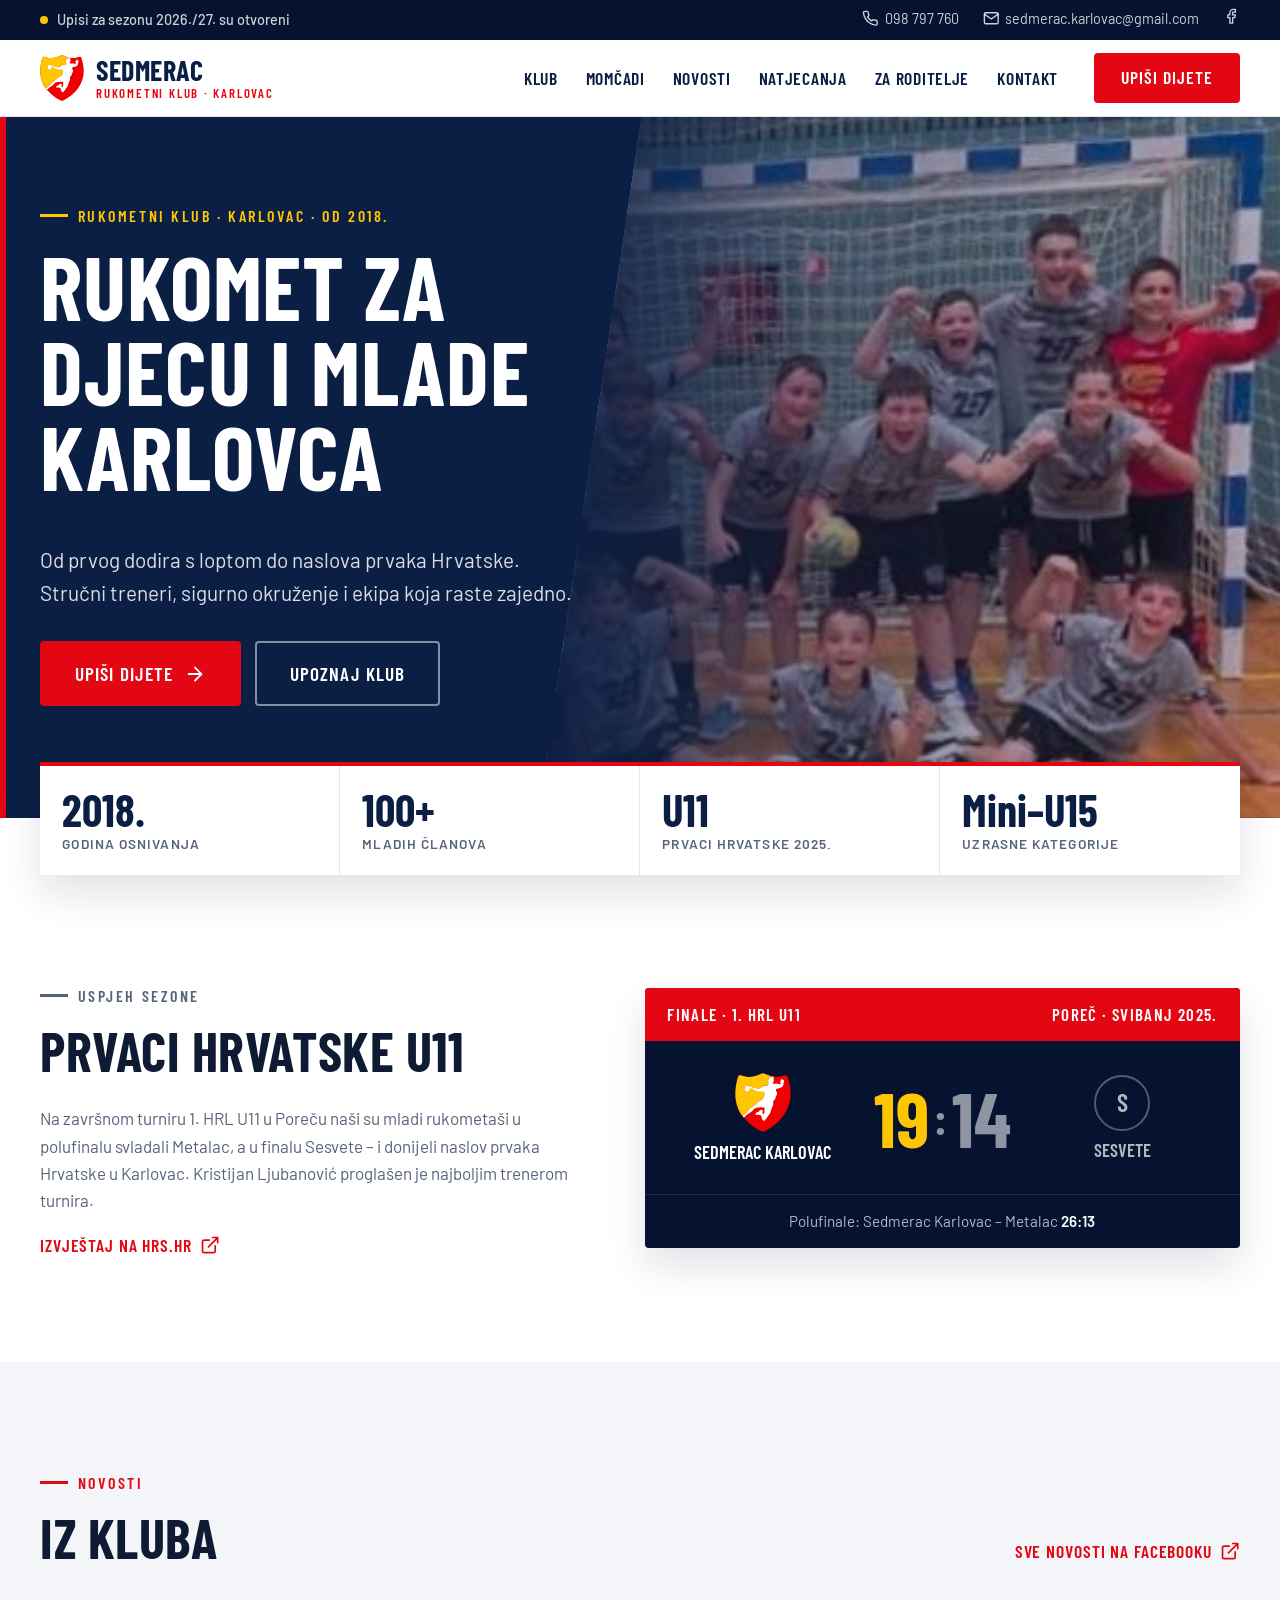
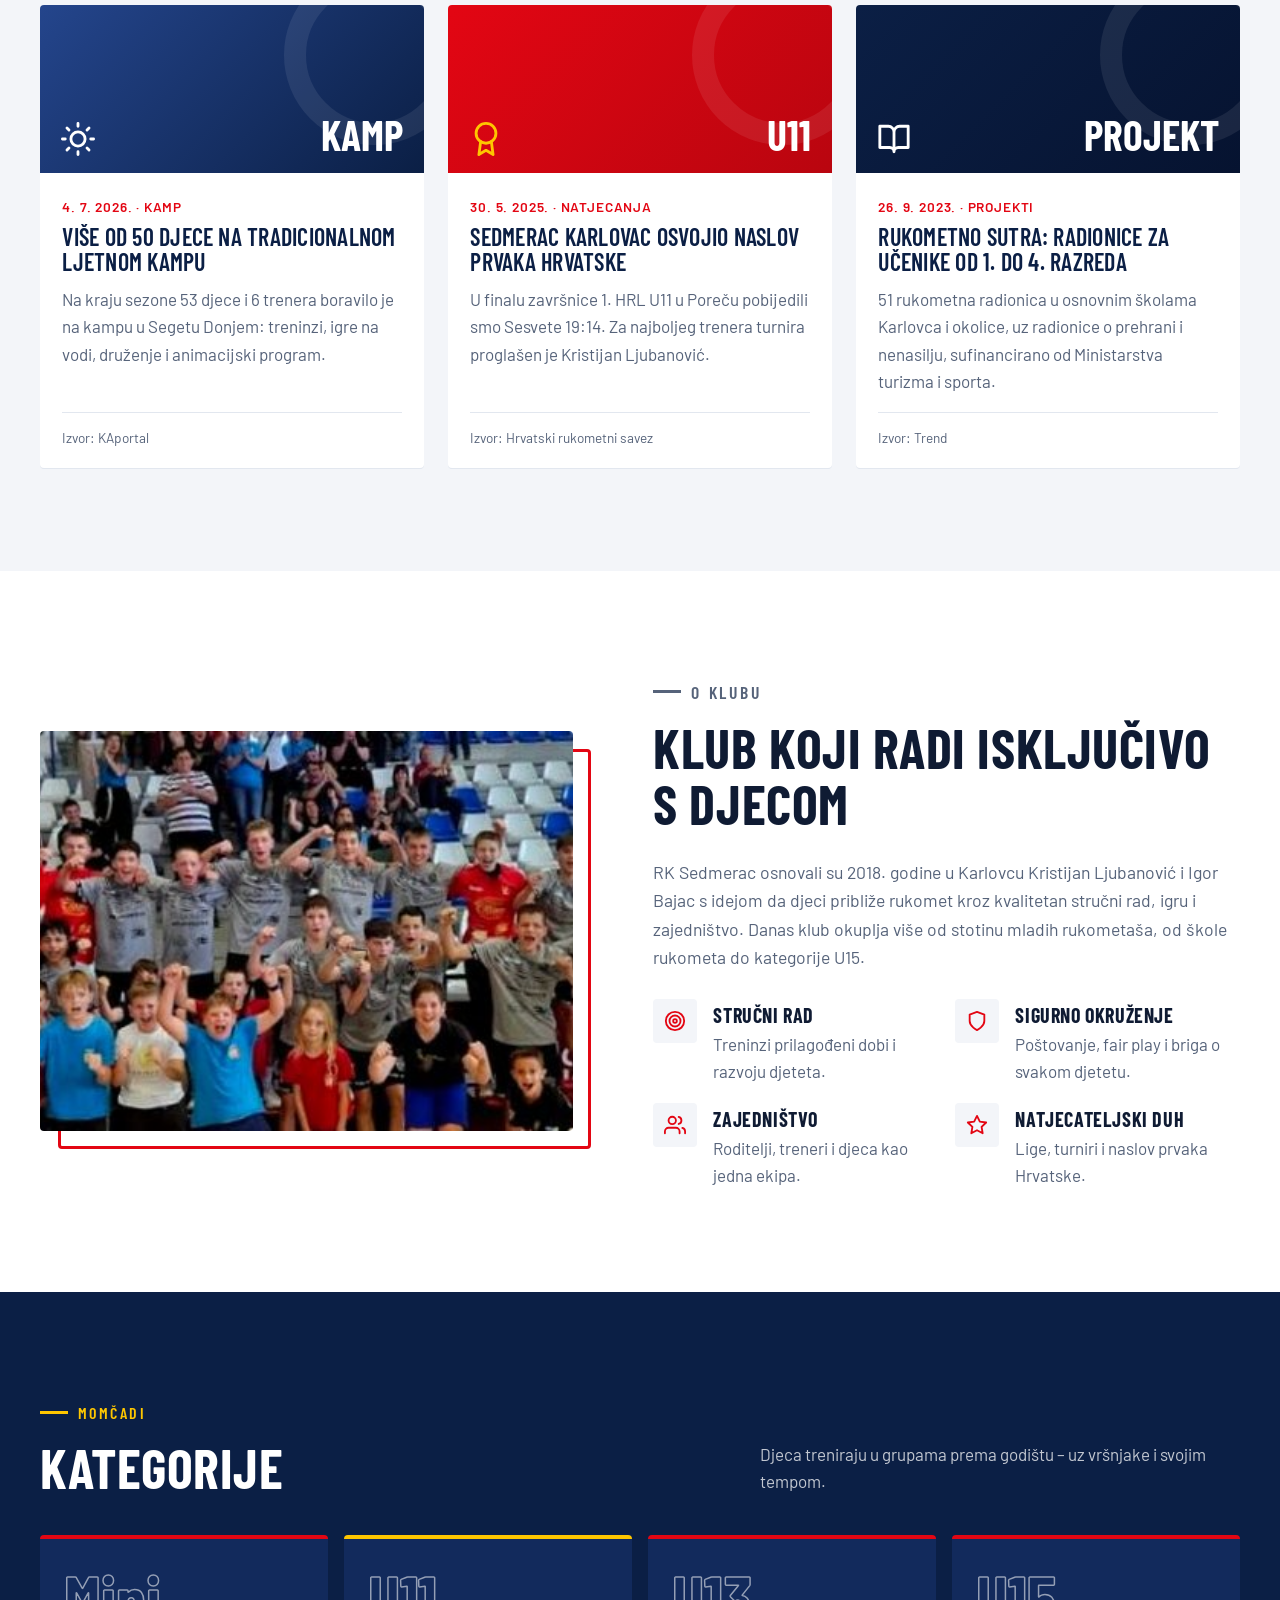
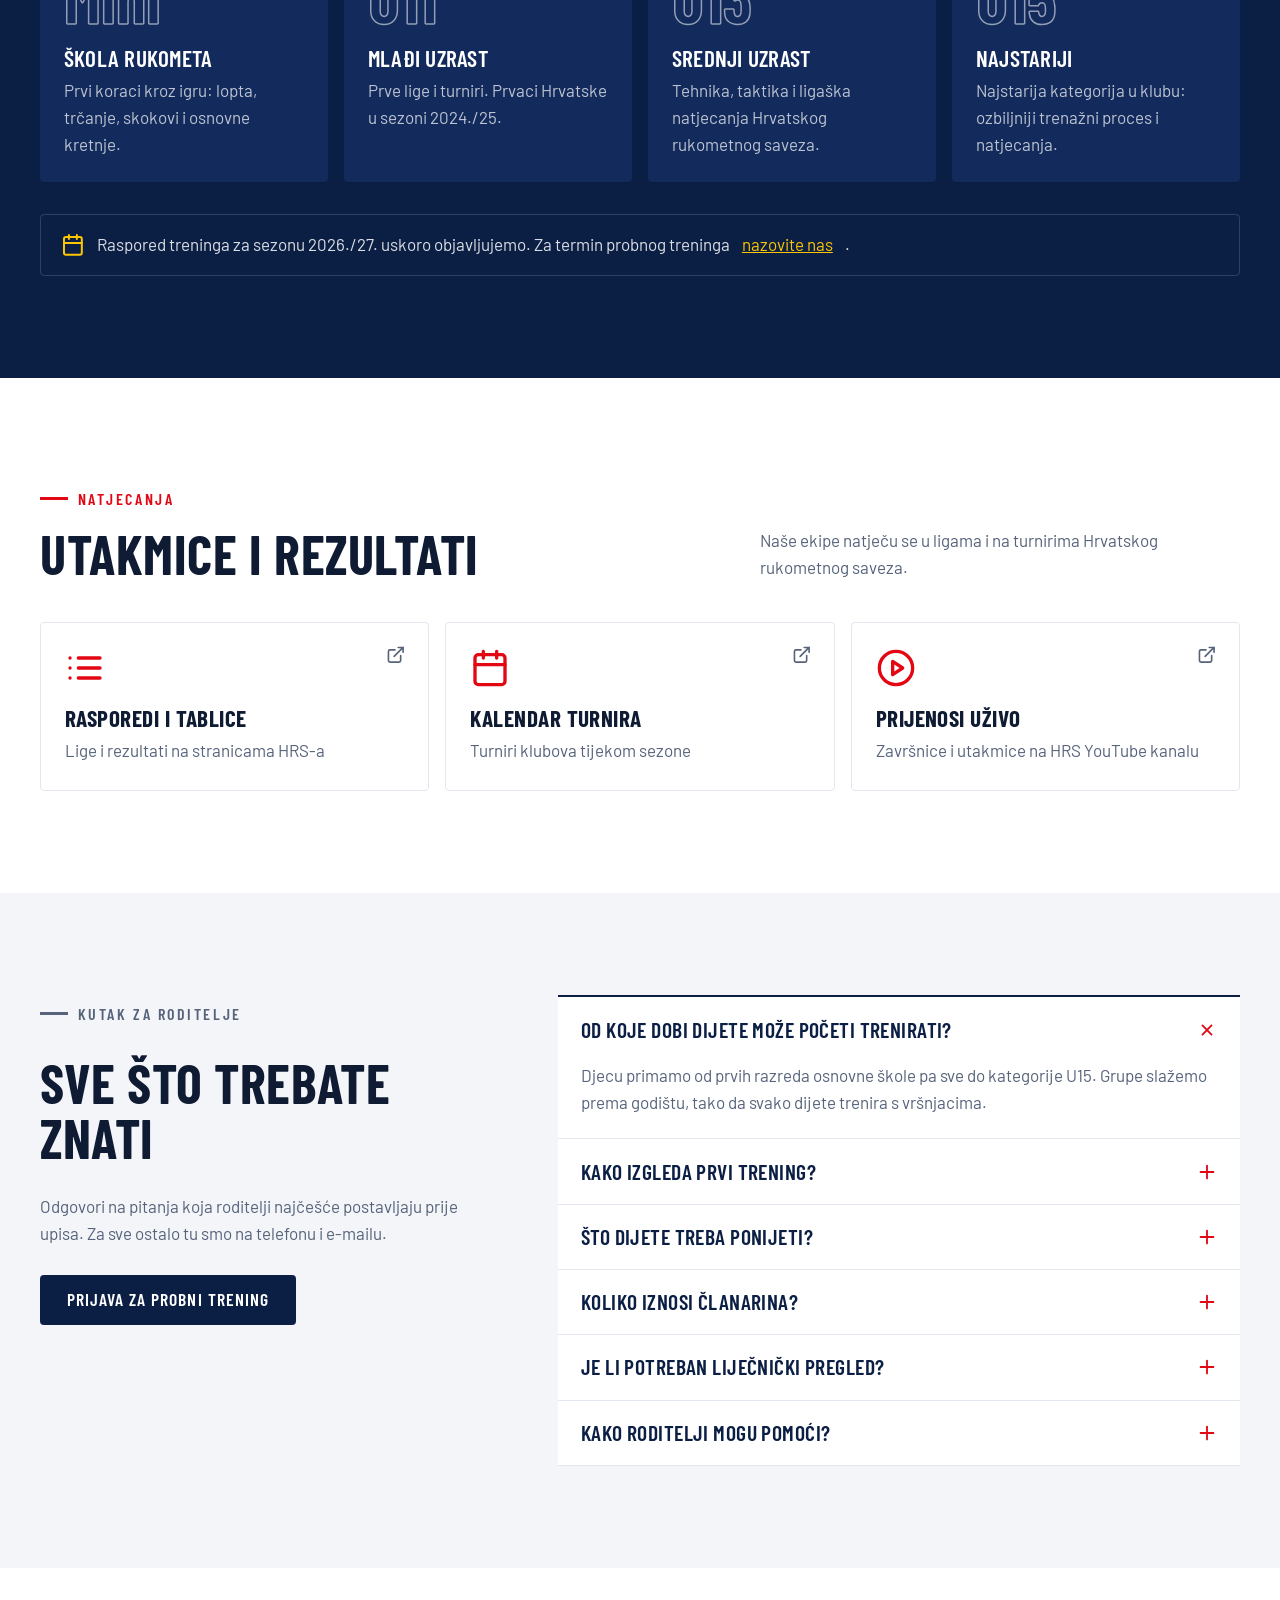
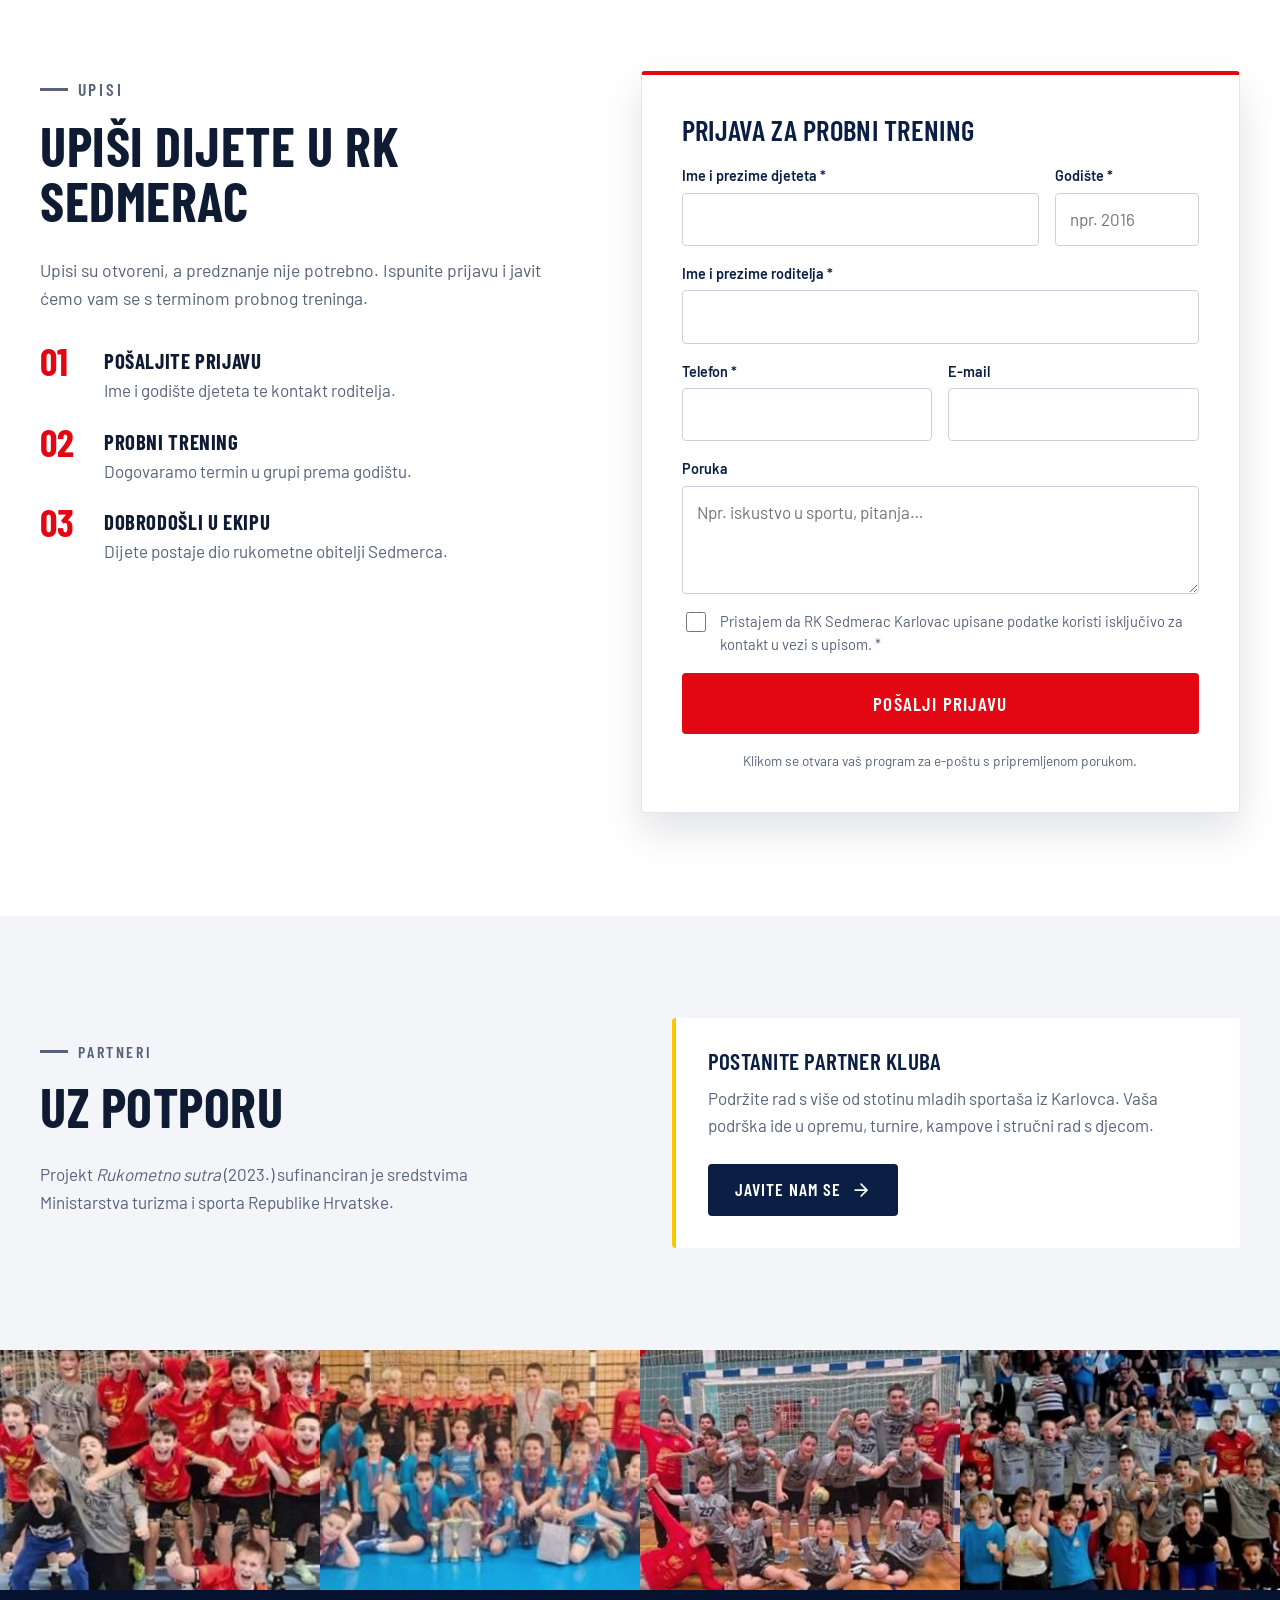
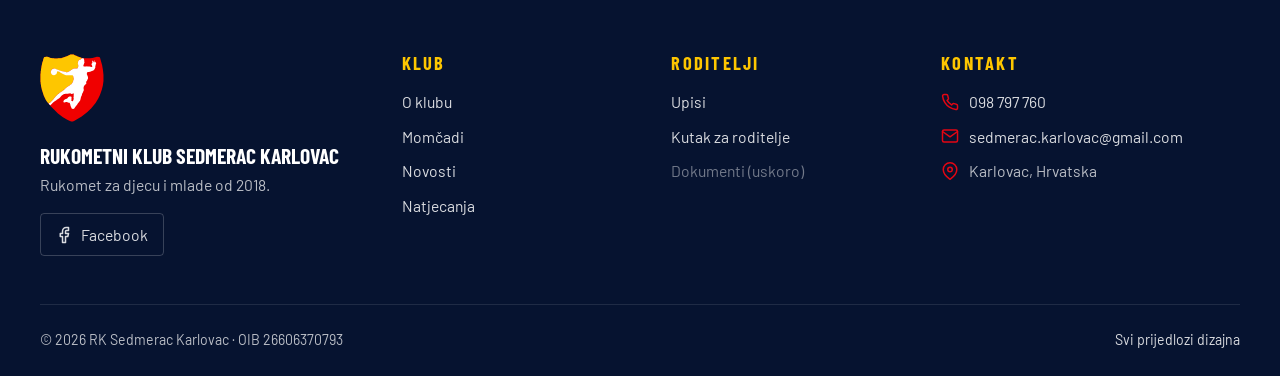
==== commit c7b9f658: "Tri nova prijedloga dizajna i stranica za usporedbu - jasna/: mirna verzija za roditelje s alatom "K" ====
--- a/pro/index.html
+++ b/pro/index.html
@@ -432,7 +432,7 @@
     <div class="container footer-bottom">
       <p>© <span data-year>2026</span> RK Sedmerac Karlovac · OIB 26606370793</p>
       <!-- TODO: privremeno – poveznica na drugu verziju dizajna -->
-      <p><a href="../">Pogledaj razigranu verziju stranice</a></p>
+      <p><a href="../prijedlozi/">Svi prijedlozi dizajna</a></p>
     </div>
   </footer>
 
